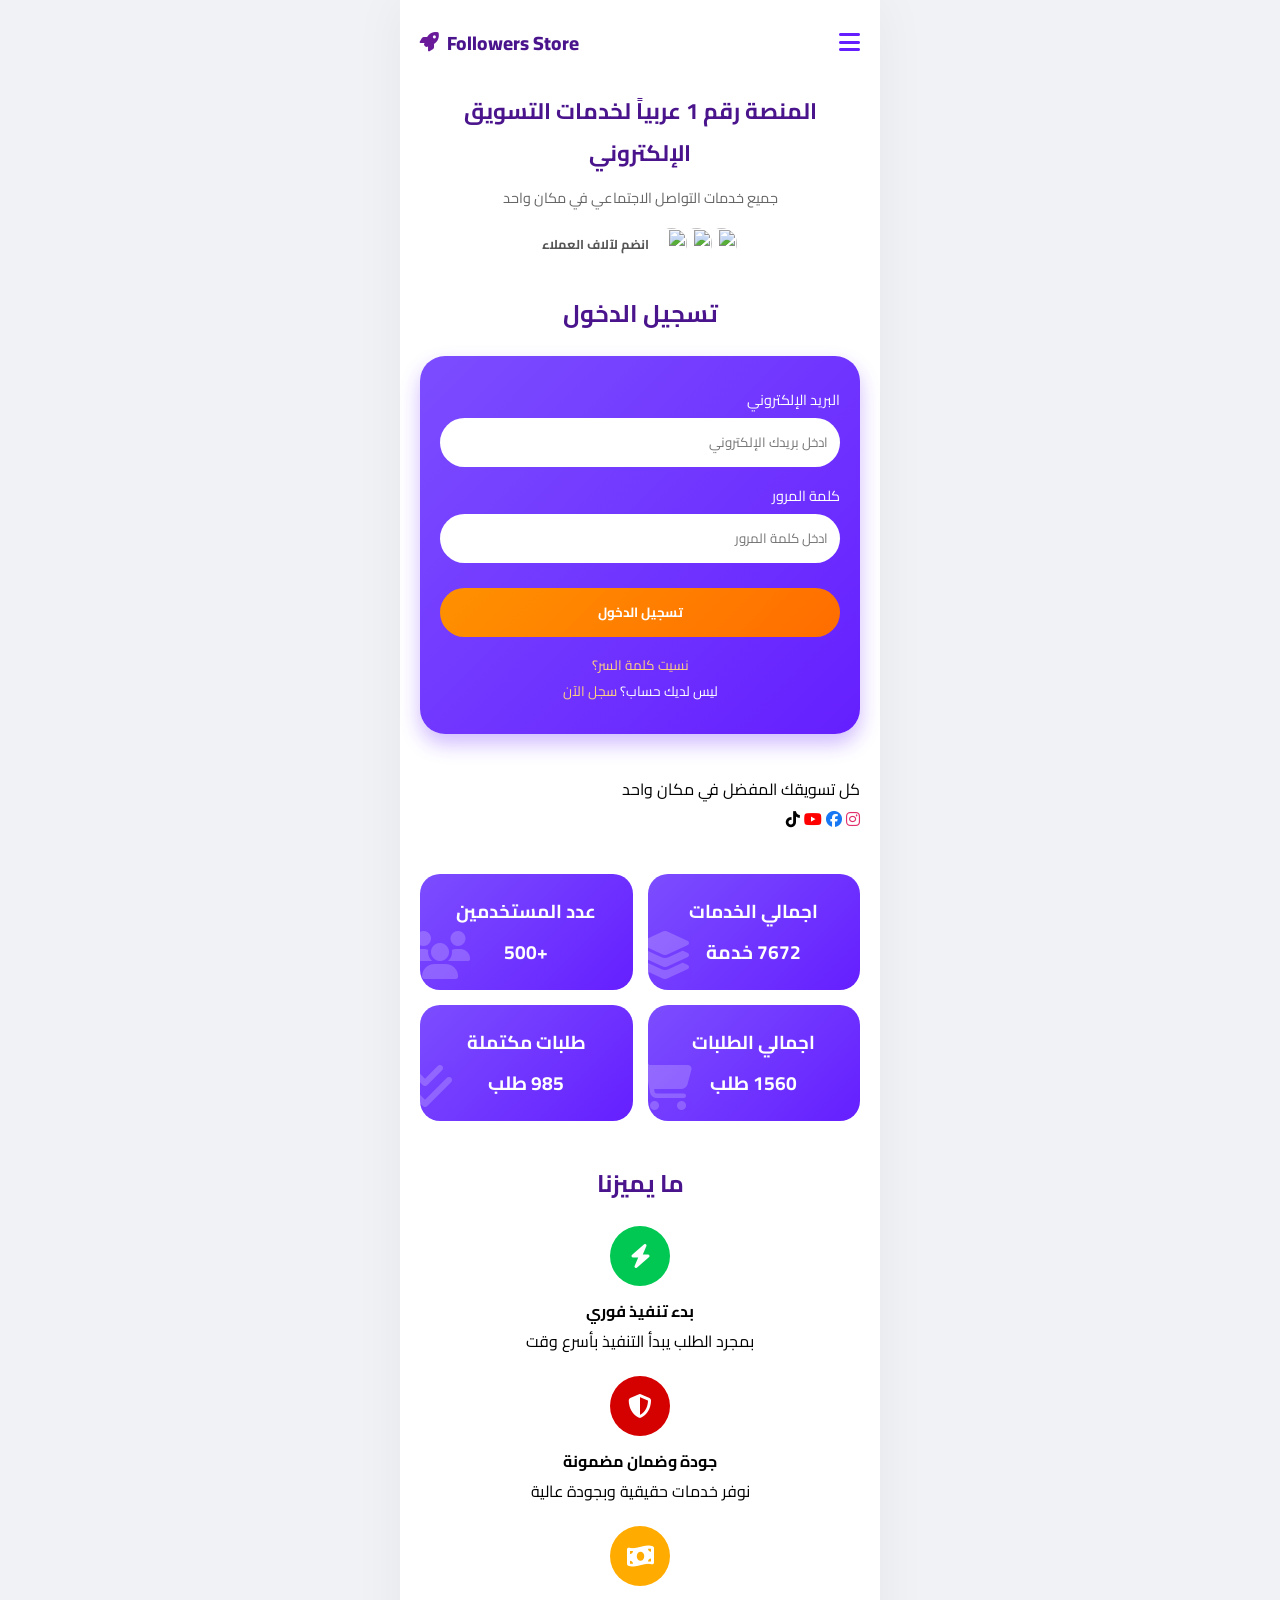
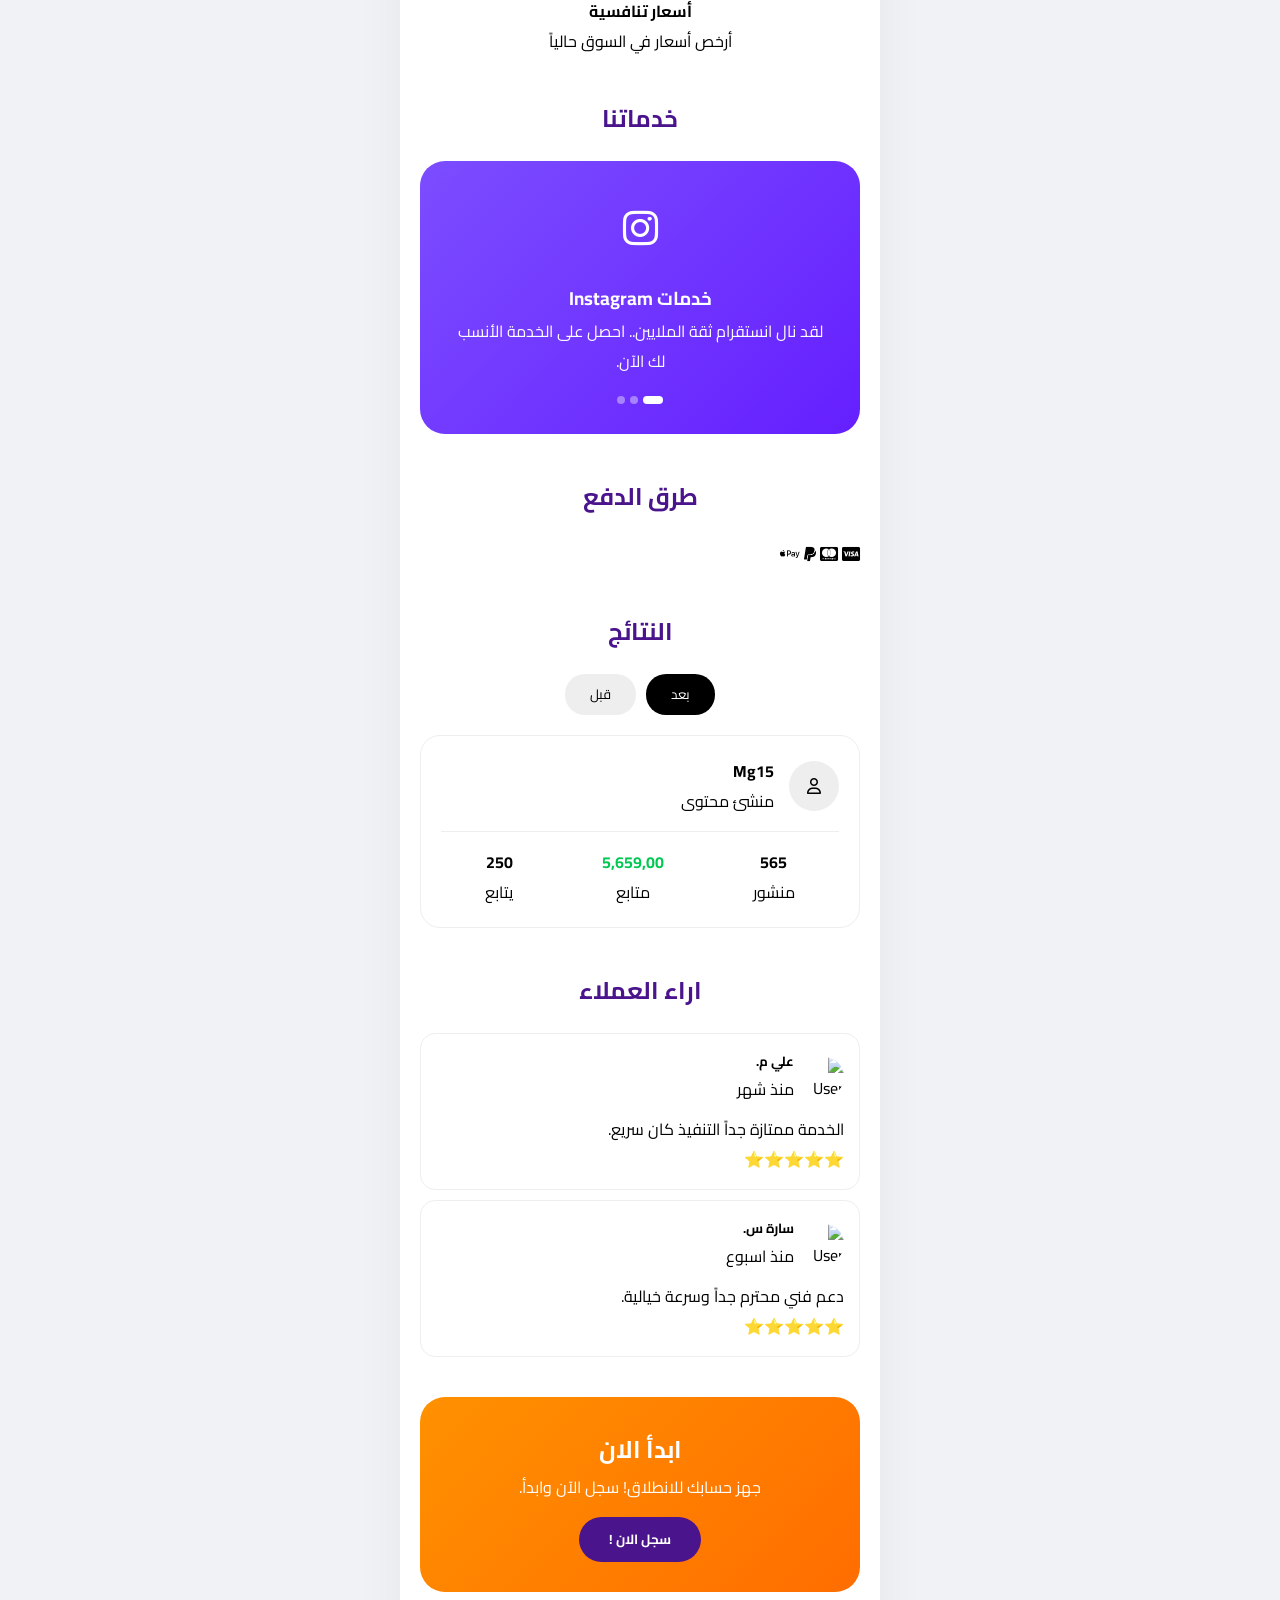
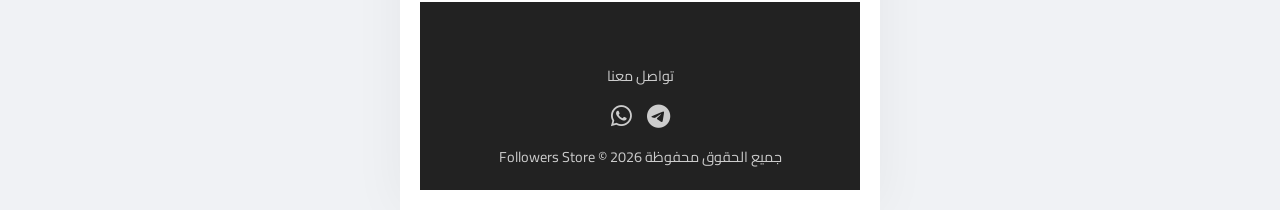
==== index.html @ 0e51be71 "chad" ====
<!DOCTYPE html>
<html lang="ar" dir="rtl">
<head>
    <meta charset="UTF-8">
    <meta name="viewport" content="width=device-width, initial-scale=1.0">
    <title>Followers Store</title>
    <link rel="preconnect" href="https://fonts.googleapis.com">
    <link rel="preconnect" href="https://fonts.gstatic.com" crossorigin>
    <link href="https://fonts.googleapis.com/css2?family=Cairo:wght@400;500;600;700;800;900&display=swap" rel="stylesheet">
    <link rel="stylesheet" href="https://cdnjs.cloudflare.com/ajax/libs/font-awesome/6.4.0/css/all.min.css">
    <link rel="stylesheet" href="css/style.css">
</head>
<body>

    <div class="container">
        <header>
            <nav class="top-nav">
                <div class="menu-icon" id="menuBtn">
                    <i class="fa-solid fa-bars"></i>
                </div>
                <div class="logo">
                    <span>Followers Store</span>
                    <i class="fa-solid fa-rocket" style="color: #6a1b9a;"></i>
                </div>
            </nav>

            <div class="mobile-menu" id="mobileMenu">
                <ul>
                    <li><a href="#">تسجيل الدخول</a></li>
                    <li><a href="sing_up.html">انشاء الحساب</a></li>
                    <li><a href="add_fundes.html">الرصيد</a></li>
                    <li><a href="service_page.html">الخدمات</a></li>
                    <li><a href="blog.html">المدونة</a></li>
                    <li><a href="terms.html">شروط الاستخدام</a></li>
                    <li><a href="notifications.html">الاشعارات</a></li>
                    <li><a href="support.html">الدعم الفني</a></li>
                    <li><a href="privacy.html">سياسة الخصوصية</a></li>
                    <li><a href="profile.html" class="logout">ادارة الحساب</a></li>
                </ul>
            </div>
            
            <div class="hero-content">
                <h1>المنصة رقم 1 عربياً لخدمات التسويق الإلكتروني</h1>
                <p class="subtitle">جميع خدمات التواصل الاجتماعي في مكان واحد</p>
                <div class="trust-avatars">
                    <img src="https://ui-avatars.com/api/?name=A+A&background=random" class="avatar">
                    <img src="https://ui-avatars.com/api/?name=B+B&background=random" class="avatar">
                    <img src="https://ui-avatars.com/api/?name=C+C&background=random" class="avatar">
                    <span class="trust-text">انضم لآلاف العملاء</span>
                </div>
            </div>
        </header>

        <section class="login-section fade-in">
            <h2 class="section-header">تسجيل الدخول</h2>
            <div class="login-card">
                <form action="#">
                    <div class="input-group">
                        <label>البريد الإلكتروني</label>
                        <input type="email" placeholder="ادخل بريدك الإلكتروني" required>
                    </div>
                    <div class="input-group">
                        <label>كلمة المرور</label>
                        <input type="password" placeholder="ادخل كلمة المرور" required>
                    </div>
                    <button type="submit" class="btn-primary">تسجيل الدخول</button>
                    <div class="form-footer">
                        <a href="reset_password.html">نسيت كلمة السر؟</a>
                        <p>ليس لديك حساب؟ <a href="sing_up.html">سجل الآن</a></p>
                    </div>
                </form>
            </div>
        </section>

        <section class="social-strip fade-in">
            <p>كل تسويقك المفضل في مكان واحد</p>
            <div class="social-icons">
                <i class="fa-brands fa-instagram" style="color: #E1306C;"></i>
                <i class="fa-brands fa-facebook" style="color: #1877F2;"></i>
                <i class="fa-brands fa-youtube" style="color: #FF0000;"></i>
                <i class="fa-brands fa-tiktok" style="color: #000000;"></i>
            </div>
        </section>

        <section class="stats-section fade-in">
            <div class="stats-grid">
                <div class="stat-card">
                    <h3>اجمالي الخدمات</h3>
                    <p class="number">7672 خدمة</p>
                    <div class="stat-icon"><i class="fa-solid fa-layer-group"></i></div>
                </div>
                <div class="stat-card">
                    <h3>عدد المستخدمين</h3>
                    <p class="number">+500</p>
                    <div class="stat-icon"><i class="fa-solid fa-users"></i></div>
                </div>
                <div class="stat-card">
                    <h3>اجمالي الطلبات</h3>
                    <p class="number">1560 طلب</p>
                    <div class="stat-icon"><i class="fa-solid fa-cart-shopping"></i></div>
                </div>
                <div class="stat-card">
                    <h3>طلبات مكتملة</h3>
                    <p class="number">985 طلب</p>
                    <div class="stat-icon"><i class="fa-solid fa-check-double"></i></div>
                </div>
            </div>
        </section>

        <section class="features-section fade-in">
            <h2 class="section-title">ما يميزنا</h2>
            <div class="features-row">
                <div class="feature-item">
                    <div class="icon-circle green"><i class="fa-solid fa-bolt"></i></div>
                    <h4>بدء تنفيذ فوري</h4>
                    <p>بمجرد الطلب يبدأ التنفيذ بأسرع وقت</p>
                </div>
                <div class="feature-item">
                    <div class="icon-circle red"><i class="fa-solid fa-shield-halved"></i></div>
                    <h4>جودة وضمان مضمونة</h4>
                    <p>نوفر خدمات حقيقية وبجودة عالية</p>
                </div>
                <div class="feature-item">
                    <div class="icon-circle yellow"><i class="fa-solid fa-money-bill-wave"></i></div>
                    <h4>أسعار تنافسية</h4>
                    <p>أرخص أسعار في السوق حالياً</p>
                </div>
            </div>
        </section>

        <section class="services-section fade-in">
            <h2 class="section-title">خدماتنا</h2>
            <div class="service-card">
                <div class="service-icon"><i class="fa-brands fa-instagram"></i></div>
                <h3>خدمات Instagram</h3>
                <p>لقد نال انستقرام ثقة الملايين.. احصل على الخدمة الأنسب لك الآن.</p>
                <div class="slider-dots">
                    <span class="dot active"></span><span class="dot"></span><span class="dot"></span>
                </div>
            </div>
        </section>

        <section class="payment-section fade-in">
            <h2 class="section-title">طرق الدفع</h2>
            <div class="payment-logos">
                <i class="fa-brands fa-cc-visa"></i>
                <i class="fa-brands fa-cc-mastercard"></i>
                <i class="fa-brands fa-paypal"></i>
                <i class="fa-brands fa-apple-pay"></i>
            </div>
        </section>

        <section class="results-section fade-in">
            <h2 class="section-title">النتائج</h2>
            <div class="toggle-switch">
                <button class="toggle-btn active" id="btn-after">بعد</button>
                <button class="toggle-btn" id="btn-before">قبل</button>
            </div>
            <div class="result-card">
                <div class="profile-header">
                    <div class="profile-pic"><i class="fa-regular fa-user"></i></div>
                    <div class="profile-info">
                        <h4>Mg15</h4>
                        <p>منشئ محتوى</p>
                    </div>
                </div>
                <div class="profile-stats">
                    <div class="stat-box">
                        <span class="count" id="posts-count">565</span>
                        <span class="label">منشور</span>
                    </div>
                    <div class="stat-box highlight">
                        <span class="count" id="followers-count">5,659,00</span>
                        <span class="label">متابع</span>
                    </div>
                    <div class="stat-box">
                        <span class="count">250</span>
                        <span class="label">يتابع</span>
                    </div>
                </div>
            </div>
        </section>

        <section class="reviews-section fade-in">
            <h2 class="section-title">اراء العملاء</h2>
            <div class="review-card">
                <div class="review-header">
                    <img src="https://ui-avatars.com/api/?name=Ali+M&background=random" alt="User">
                    <div class="user-details"><h5>علي م.</h5><span>منذ شهر</span></div>
                </div>
                <p>الخدمة ممتازة جداً التنفيذ كان سريع.</p>
                <div class="stars">⭐⭐⭐⭐⭐</div>
            </div>
            <div class="review-card" style="margin-top:10px;">
                <div class="review-header">
                    <img src="https://ui-avatars.com/api/?name=S+S&background=random" alt="User">
                    <div class="user-details"><h5>سارة س.</h5><span>منذ اسبوع</span></div>
                </div>
                <p>دعم فني محترم جداً وسرعة خيالية.</p>
                <div class="stars">⭐⭐⭐⭐⭐</div>
            </div>
        </section>

        <section class="cta-section fade-in">
            <div class="cta-card">
                <h2>ابدأ الان</h2>
                <p>جهز حسابك للانطلاق! سجل الآن وابدأ.</p>
                <button class="btn-cta">سجل الان !</button>
            </div>
        </section>
        
        <footer>
            <p>تواصل معنا</p>
            <div class="social-links">
                <i class="fa-brands fa-telegram"></i>
                <i class="fa-brands fa-whatsapp"></i>
            </div>
            <p class="copyright">جميع الحقوق محفوظة Followers Store © 2026</p>
        </footer>

    </div> <script src="js/main.js"></script>
</body>
</html>
---- css/style.css ----
:root {
    --primary-gradient: linear-gradient(135deg, #7c4dff 0%, #651fff 100%);
    --secondary-gradient: linear-gradient(135deg, #ff9100 0%, #ff6d00 100%);
}

* { margin: 0; padding: 0; box-sizing: border-box; font-family: 'Cairo', sans-serif; }

body {
    background-color: #f0f2f5;
    direction: rtl;
    min-height: 100vh;
    /* تصحيح: إزالة الفليكس عشان الصفحة تيجي بالطول */
    overflow-x: hidden;
}

.container {
    width: 100%;
    max-width: 480px; /* شكل الموبايل */
    margin: 0 auto;
    padding: 20px;
    background: #fff;
    min-height: 100vh;
    box-shadow: 0 0 50px rgba(0,0,0,0.05);
    position: relative;
}

/* --- Menu (القائمة الجديدة) --- */
.mobile-menu {
    position: absolute;
    top: 60px;
    right: 20px;
    left: 20px;
    background: #000; /* أسود زي الصورة */
    border-radius: 15px;
    padding: 20px;
    z-index: 1000;
    display: none; /* مخفية افتراضياً */
    box-shadow: 0 10px 30px rgba(0,0,0,0.5);
    border: 1px solid #333;
}

.mobile-menu.active {
    display: block; /* تظهر لما نضغط */
    animation: slideDown 0.3s ease;
}

.mobile-menu ul { list-style: none; text-align: right; }
.mobile-menu ul li { margin-bottom: 15px; border-bottom: 1px solid #333; padding-bottom: 10px; }
.mobile-menu ul li:last-child { border: none; margin-bottom: 0; }
.mobile-menu ul li a { color: #fff; text-decoration: none; font-size: 1rem; font-weight: 600; display: block; }
.mobile-menu ul li a:hover { color: #ff9100; padding-right: 10px; }

@keyframes slideDown {
    from { opacity: 0; transform: translateY(-20px); }
    to { opacity: 1; transform: translateY(0); }
}

/* --- Header --- */
header { text-align: center; margin-bottom: 30px; }
.top-nav { display: flex; justify-content: space-between; align-items: center; margin-bottom: 25px; }
.menu-icon { font-size: 1.5rem; cursor: pointer; color: #651fff; }
.logo { font-weight: 800; display: flex; align-items: center; gap: 8px; font-size: 1.2rem; color: #4a148c; }
.hero-content h1 { font-size: 1.4rem; color: #4a148c; margin-bottom: 10px; }
.subtitle { color: #666; font-size: 0.9rem; margin-bottom: 15px; }
.trust-avatars { display: flex; justify-content: center; align-items: center; }
.avatar { width: 35px; height: 35px; border-radius: 50%; margin-left: -10px; border: 2px solid #fff; }
.trust-text { font-size: 0.8rem; font-weight: bold; margin-right: 15px; color: #555; }

/* --- Sections General --- */
section { margin-bottom: 40px; } /* مسافات بين الأقسام */
.section-header, .section-title { text-align: center; color: #4a148c; margin-bottom: 20px; font-size: 1.5rem; }

/* --- Login --- */
.login-card {
    background: var(--primary-gradient);
    padding: 30px 20px;
    border-radius: 25px;
    color: white;
    box-shadow: 0 10px 20px rgba(101, 31, 255, 0.3);
}
.input-group { margin-bottom: 15px; text-align: right; }
.input-group label { display: block; margin-bottom: 5px; font-size: 0.9rem; }
.input-group input { width: 100%; padding: 12px; border-radius: 50px; border: none; outline: none; }
.btn-primary {
    width: 100%; padding: 12px; border-radius: 50px; border: none;
    background: var(--secondary-gradient); color: white; font-weight: bold; cursor: pointer; margin-top: 10px;
}
.form-footer { margin-top: 15px; text-align: center; font-size: 0.85rem; }
.form-footer a { color: #ffd180; text-decoration: none; }

/* --- Stats --- */
.stats-grid { display: grid; grid-template-columns: 1fr 1fr; gap: 15px; }
.stat-card {
    background: var(--primary-gradient); color: white; padding: 20px;
    border-radius: 20px; text-align: center; position: relative; overflow: hidden;
}
.stat-card .number { font-size: 1.2rem; font-weight: bold; margin-top: 5px; }
.stat-icon { position: absolute; bottom: -10px; left: -10px; font-size: 3rem; opacity: 0.2; }

/* --- Features & Services --- */
.features-row { display: flex; flex-direction: column; gap: 20px; text-align: center; }
.icon-circle { width: 60px; height: 60px; border-radius: 50%; margin: 0 auto 10px; display: flex; align-items: center; justify-content: center; color: white; font-size: 1.5rem; }
.icon-circle.green { background: #00c853; }
.icon-circle.red { background: #d50000; }
.icon-circle.yellow { background: #ffab00; }

.service-card {
    background: var(--primary-gradient); color: white; padding: 30px;
    border-radius: 25px; text-align: center;
}
.service-icon { font-size: 2.5rem; margin-bottom: 15px; }
.slider-dots { margin-top: 20px; display: flex; justify-content: center; gap: 5px; }
.dot { width: 8px; height: 8px; background: rgba(255,255,255,0.4); border-radius: 50%; }
.dot.active { background: #fff; width: 20px; border-radius: 10px; }

/* --- Results --- */
.toggle-switch { display: flex; justify-content: center; gap: 10px; margin-bottom: 20px; }
.toggle-btn { padding: 8px 25px; border-radius: 20px; border: none; cursor: pointer; background: #eee; }
.toggle-btn.active { background: #000; color: #fff; }

.result-card { border: 1px solid #eee; border-radius: 20px; padding: 20px; text-align: right; }
.profile-header { display: flex; gap: 15px; align-items: center; margin-bottom: 15px; }
.profile-pic { width: 50px; height: 50px; background: #eee; border-radius: 50%; display: flex; align-items: center; justify-content: center; }
.profile-stats { display: flex; justify-content: space-around; border-top: 1px solid #eee; padding-top: 15px; text-align: center; }
.stat-box.highlight .count { color: #00c853; }
.count { display: block; font-weight: bold; }

/* --- Reviews --- */
.review-card { background: #fff; border: 1px solid #eee; padding: 15px; border-radius: 15px; text-align: right; }
.review-header { display: flex; align-items: center; gap: 10px; margin-bottom: 10px; }
.review-header img { width: 40px; height: 40px; border-radius: 50%; }
.stars { color: #ffab00; }

/* --- Footer & CTA --- */
.cta-card { background: var(--secondary-gradient); color: white; padding: 30px; border-radius: 25px; text-align: center; margin-bottom: -30px; position: relative; z-index: 1; }
.btn-cta { background: #4a148c; color: #fff; padding: 10px 30px; border: none; border-radius: 50px; font-weight: bold; margin-top: 15px; cursor: pointer; }

footer { background: #222; color: #ccc; text-align: center; padding: 60px 20px 20px; font-size: 0.9rem; }
.social-links { font-size: 1.5rem; margin: 15px 0; display: flex; justify-content: center; gap: 15px; }

/* Animation Class */
.fade-in { opacity: 0; transform: translateY(20px); transition: 0.6s; }
.visible { opacity: 1; transform: translateY(0); }


/*
=======================================================
======================== SING_UP ======================
=======================================================
*/
/* --- Signup Page Specifics --- */

.page-title {
    text-align: center;
    margin-bottom: 20px;
}
.page-title h2 { color: #6a1b9a; font-size: 1.8rem; margin-bottom: 5px; }
.page-title p { color: #888; font-size: 0.9rem; }

.signup-card {
    background: #6A0DAD; /* اللون البنفسجي الأساسي من الصورة */
    padding: 30px 20px;
    border-radius: 25px;
    color: white;
    box-shadow: 0 10px 30px rgba(106, 13, 173, 0.3);
}

/* تنسيق الحقول بالأيقونات */
.input-group { margin-bottom: 15px; }

.input-with-icon {
    position: relative;
    width: 100%;
}

.input-with-icon input {
    width: 100%;
    padding: 12px 20px 12px 45px; /* مساحة للأيقونة على اليسار */
    border-radius: 50px;
    border: none;
    outline: none;
    font-family: inherit;
    font-size: 0.9rem;
    background: #fff;
    color: #333;
}

/* الأيقونة داخل الحقل */
.input-with-icon i {
    position: absolute;
    left: 15px; /* مكانها شمال عشان اللغة عربية */
    top: 50%;
    transform: translateY(-50%);
    color: #999;
    font-size: 1rem;
}

/* تقسيم صف الهاتف والرمز */
.phone-row {
    display: flex;
    gap: 10px;
    align-items: flex-end; /* محاذاة لأسفل عشان الليبل */
}

.phone-input { flex: 3; } /* حقل الرقم ياخد مساحة أكبر */
.country-code { flex: 1; } /* حقل الرمز أصغر */

.code-select {
    background: white;
    height: 45px; /* نفس ارتفاع الـ input تقريباً */
    border-radius: 50px;
    display: flex;
    align-items: center;
    justify-content: center;
    gap: 5px;
    color: #333;
    cursor: pointer;
}

.signup-btn {
    background: #FF6F00; /* البرتقالي من كود الألوان */
    margin-top: 20px;
    box-shadow: 0 5px 15px rgba(255, 111, 0, 0.3);
}

.signup-btn:hover {
    background: #e65100;
}

/* Footer Fixes for Dark Background */
.footer-logo {
    background: white;
    display: inline-flex;
    align-items: center;
    gap: 5px;
    padding: 5px 15px;
    border-radius: 20px;
    margin-bottom: 15px;
    color: #6a1b9a;
}
/* --- Blog Page Styles --- */

/* 1. Hero Section (البانر اللي فوق) */
.blog-hero {
    background-image: url('https://images.unsplash.com/photo-1499750310159-52f0f83ad713?ixlib=rb-1.2.1&auto=format&fit=crop&w=800&q=80'); /* صورة مكتب */
    background-size: cover;
    background-position: center;
    border-radius: 20px;
    height: 150px;
    margin-bottom: 30px;
    position: relative;
    overflow: hidden;
}

.hero-overlay {
    background: rgba(0, 0, 0, 0.6); /* طبقة سوداء شفافة عشان الكلام يبان */
    width: 100%;
    height: 100%;
    display: flex;
    align-items: center;
    justify-content: center;
    padding: 20px;
    text-align: center;
}

.hero-overlay h2 {
    color: white;
    font-size: 1.1rem;
    line-height: 1.6;
}

/* 2. Blog Cards (الكروت البنفسجي) */
.blog-list {
    display: flex;
    flex-direction: column;
    gap: 20px;
}

.blog-card {
    background: #6200ea; /* اللون البنفسجي الغامق من الصورة */
    color: white;
    border-radius: 20px;
    padding: 20px;
    text-align: center;
    box-shadow: 0 10px 20px rgba(98, 0, 234, 0.3);
    border: 2px solid #7c4dff; /* حدود فاتحة شوية */
}

.blog-img {
    height: 120px;
    display: flex;
    align-items: center;
    justify-content: center;
    margin-bottom: 15px;
    background: rgba(255,255,255,0.1); /* خلفية شفافة ورا الأيقونة */
    border-radius: 15px;
}

.blog-card h3 {
    margin-bottom: 10px;
    font-size: 1.1rem;
    font-weight: 700;
}

.blog-card p {
    font-size: 0.85rem;
    line-height: 1.6;
    opacity: 0.9;
    margin-bottom: 20px;
}

/* 3. Read More Button (زر اقرأ المزيد) */
.btn-read-more {
    background: #ff6f00; /* البرتقالي */
    color: white;
    border: none;
    width: 100%;
    padding: 10px;
    border-radius: 50px;
    font-weight: bold;
    cursor: pointer;
    font-size: 0.9rem;
    transition: 0.3s;
}

.btn-read-more:hover {
    background: #e65100;
}

/* --- Services Page Styles --- */

.page-header {
    text-align: center;
    margin-bottom: 30px;
}
.page-header h2 { color: #6a1b9a; margin-bottom: 5px; }
.page-header p { color: #888; font-size: 0.9rem; }

.services-group {
    margin-bottom: 40px;
}

.platform-title {
    text-align: center;
    font-weight: 800;
    margin-bottom: 5px;
    color: #000;
}

.platform-subtitle {
    text-align: center;
    color: #999;
    font-size: 0.85rem;
    margin-bottom: 20px;
}

/* تخطيط الجدول (Grid System) */
.table-labels, .service-row {
    display: grid;
    /* تقسيم الأعمدة: الباكدج (1.2 جزء) - الوصف (3 أجزاء) - السعر (0.7 جزء) - الزر (1 جزء) */
    grid-template-columns: 1.2fr 3fr 0.7fr 1fr;
    gap: 10px;
    align-items: center;
    padding: 0 10px;
}

/* عناوين الجدول */
.table-labels {
    margin-bottom: 10px;
    font-weight: bold;
    font-size: 0.9rem;
    color: #333;
    text-align: right;
    border-bottom: 1px solid #ddd;
    padding-bottom: 5px;
}

/* كارت الخدمة (الصف) */
.service-row {
    background: #6200ea; /* البنفسجي */
    color: white;
    border-radius: 15px; /* حواف دائرية */
    padding: 15px 10px;
    margin-bottom: 10px;
    font-size: 0.8rem;
    box-shadow: 0 5px 15px rgba(98, 0, 234, 0.2);
}

.col-pkg { font-weight: bold; }
.col-desc { line-height: 1.4; opacity: 0.9; font-size: 0.75rem; }
.col-price { font-weight: bold; font-size: 1rem; }

.btn-more {
    background: #ff6f00; /* البرتقالي */
    color: white;
    border: none;
    padding: 5px 10px;
    border-radius: 8px;
    font-size: 0.8rem;
    font-weight: bold;
    cursor: pointer;
    width: 100%;
}

.fw-bold { font-weight: 800; }

/* --- Service Details Page Styles --- */

.page-title-simple {
    text-align: center;
    color: #000;
    margin-bottom: 20px;
    font-size: 1.3rem;
    font-weight: 800;
}

.details-card {
    background: #ffffff;
    border: 1px solid #e0e0e0; /* حدود رمادية خفيفة جداً */
    border-radius: 20px;
    padding: 25px 20px;
    box-shadow: 0 5px 20px rgba(0,0,0,0.03); /* ظل خفيف جداً زي الصورة */
    margin-bottom: 30px;
    color: #333;
}

.details-title {
    font-size: 0.95rem;
    font-weight: 800;
    margin-bottom: 10px;
    margin-top: 20px;
    color: #000;
}
.details-title:first-child { margin-top: 0; }

.details-list {
    margin-right: 20px; /* مسافة عشان النقط أو الأرقام تبان */
    margin-bottom: 15px;
    font-size: 0.85rem;
    line-height: 1.7;
    color: #444;
}

/* تنسيق القوائم المرقمة */
.details-list.numbered {
    list-style-type: decimal;
}

/* زرار اطلب الآن */
.btn-order {
    display: block;
    width: 100%;
    background: #ff6f00; /* البرتقالي */
    color: white;
    border: none;
    padding: 15px;
    border-radius: 50px;
    font-size: 1.1rem;
    font-weight: bold;
    cursor: pointer;
    box-shadow: 0 5px 15px rgba(255, 111, 0, 0.3);
    transition: transform 0.2s;
    margin-bottom: 20px;
}

.btn-order:active {
    transform: scale(0.98);
}

/* --- Order Request Page --- */
.text-white { color: white !important; font-size: 0.9rem; margin-bottom: 5px; display: block; }
.text-center { text-align: center; }

/* تنسيق الحقول داخل الكارت البنفسجي */
.input-display {
    width: 100%;
    padding: 12px 20px;
    border-radius: 50px;
    border: none;
    outline: none;
    background: #fff;
    color: #333;
    font-family: inherit;
    text-align: center; /* النص في النص زي الصورة */
    font-weight: 600;
}

/* الحقل القابل للكتابة (الرابط) */
.input-display.editable {
    background: #fff;
    color: #000;
    box-shadow: 0 0 10px rgba(255, 255, 255, 0.5); /* تمييز بسيط */
}


/* --- Order Success Page --- */
.bg-white body, .bg-white .container {
    background: #fff !important;
    box-shadow: none !important; /* إزالة الظل عشان تبقى صفحة بيضاء نظيفة */
}

.centered-container {
    display: flex;
    flex-direction: column; /* ده السطر السحري اللي هيخليهم تحت بعض */
    align-items: center;
    justify-content: center;
    text-align: center;
    min-height: 100vh; /* تأكد إنها min-height مش height بس عشان الموبايل */
    width: 100%;
    padding: 20px; /* مسافة أمان من الجوانب */
}

.success-title {
    color: #00c853; /* الأخضر */
    font-size: 1.5rem;
    font-weight: 800;
    margin-bottom: 40px;
}

/* علامة الصح الخضراء */
.check-circle {
    width: 100px;
    height: 100px;
    background: #e8f5e9; /* أخضر فاتح جداً */
    border-radius: 50%;
    display: flex;
    align-items: center;
    justify-content: center;
    margin: 0 auto 30px;
    position: relative;
}

.check-circle::before {
    content: '';
    width: 70px;
    height: 70px;
    background: #00c853;
    border-radius: 50%;
    position: absolute;
}

/* رسم علامة الصح */
.checkmark {
    width: 25px;
    height: 45px;
    border-bottom: 5px solid white;
    border-right: 5px solid white;
    transform: rotate(45deg) translate(-5px, -5px);
    position: relative;
    z-index: 2;
}

.success-msg {
    color: #666;
    font-size: 0.9rem;
    line-height: 1.6;
    margin-bottom: 40px;
    max-width: 80%;
    margin-left: auto;
    margin-right: auto;
}

.btn-next {
    display: block;
    width: 100%;
    text-decoration: none;
    line-height: 45px; /* عشان النص يجي في النص عمودياً */
}

/* --- Password Recovery Page --- */

/* الهيدر البسيط */
.simple-header {
    text-align: center;
    margin-bottom: 30px;
    margin-top: -50px; /* رفعه لفوق شوية عشان التوسط */
}
.simple-header h2 { color: #6a1b9a; margin-bottom: 10px; font-weight: 800; }
.simple-header p { color: #888; font-size: 0.9rem; max-width: 300px; margin: 0 auto; }

/* إخفاء المراحل */
.recovery-step { display: none; width: 100%; max-width: 400px; }
.recovery-step.active { display: block; animation: fadeIn 0.5s ease; }

@keyframes fadeIn {
    from { opacity: 0; transform: translateY(10px); }
    to { opacity: 1; transform: translateY(0); }
}

/* الكارت الصغير (زي الصورة) */
.small-card {
    padding: 30px 20px;
    border-radius: 20px;
}

/* أيقونة الـ OTP */
.otp-icon-circle {
    width: 70px;
    height: 70px;
    background: rgba(255,255,255,0.2);
    border-radius: 50%;
    margin: 0 auto 20px;
    display: flex;
    align-items: center;
    justify-content: center;
    border: 2px solid white;
}
.otp-icon-circle span {
    color: white;
    font-weight: bold;
    font-size: 1.2rem;
    letter-spacing: 2px;
}

/* مربعات الـ OTP */
.otp-inputs {
    display: flex;
    justify-content: center;
    gap: 10px;
    margin-bottom: 20px;
    direction: ltr; /* عشان الترتيب يكون صح */
}
.otp-box {
    width: 45px;
    height: 45px;
    border-radius: 10px;
    border: none;
    text-align: center;
    font-size: 1.2rem;
    font-weight: bold;
    color: #6a1b9a;
}

/* نصوص إعادة الإرسال */
.resend-text { font-size: 0.8rem; color: rgba(255,255,255,0.8); margin-bottom: 5px; }
.resend-text a { color: #ffd180; text-decoration: none; border-bottom: 1px dashed #ffd180; }
.resend-timer { font-size: 0.8rem; color: rgba(255,255,255,0.6); margin-bottom: 20px; }

/* --- Orders History Page Styles --- */

/* قسم الفلاتر */
.filters-section {
    margin-bottom: 30px;
}

.filter-row {
    margin-bottom: 15px;
    text-align: right;
}

.filter-row h4 {
    font-size: 0.9rem;
    color: #000;
    margin-bottom: 8px;
    font-weight: 700;
}

.filter-buttons {
    display: flex;
    gap: 8px;
    flex-wrap: wrap; /* عشان لو الشاشة صغيرة ينزلوا تحت بعض */
}

.filter-btn {
    background: #fff;
    border: 1px solid #ddd; /* حدود خفيفة */
    border-radius: 50px;
    padding: 6px 15px;
    font-size: 0.8rem;
    color: #666;
    cursor: pointer;
    transition: 0.2s;
    outline: none;
}

/* حالة Active (البرتقالي للكل) */
.filter-btn.active {
    background: #ff6f00;
    color: white;
    border-color: #ff6f00;
}
/* حالة Active Orange (للفلاتر التانية زي الصورة) */
.filter-btn.active-orange {
    background: #ff6f00;
    color: white;
    border-color: #ff6f00;
}

/* جدول الطلبات */
.orders-list {
    display: flex;
    flex-direction: column;
    gap: 10px;
}

/* تنسيق Grid للأعمدة */
.orders-table-header, .order-card-row {
    display: grid;
    /* تقسيم الأعمدة: رقم(0.5) - باكدج(1.2) - قسم(1.2) - تاريخ(1.5) - سعر(0.8) - حالة(1.2) */
    grid-template-columns: 0.5fr 1.2fr 1.2fr 1.5fr 0.8fr 1.2fr;
    gap: 5px;
    align-items: center;
    text-align: center;
    font-size: 0.75rem; /* خط صغير عشان الموبايل */
}

.orders-table-header {
    font-weight: 800;
    color: #000;
    border-bottom: 1px solid #ddd;
    padding-bottom: 10px;
    margin-bottom: 5px;
}
/* عشان كلمة رقم الطلب تيجي سطرين لو المكان ضيق */
.orders-table-header span:first-child { 
    white-space: pre-wrap; 
}

/* كارت الطلب (الصف البنفسجي) */
.order-card-row {
    background: #6200ea; /* البنفسجي الغامق */
    color: white;
    padding: 15px 5px;
    border-radius: 50px; /* حواف دائرية كاملة */
    box-shadow: 0 5px 10px rgba(98, 0, 234, 0.2);
}

.date-text {
    font-size: 0.7rem; /* التاريخ أصغر سنة */
    opacity: 0.9;
}

/* ألوان الحالة */
.status { font-weight: bold; }
.st-completed { color: #00e676; } /* أخضر */
.st-pending { color: #ffab00; }   /* برتقالي فاتح */
.st-cancelled { color: #ff1744; } /* أحمر */

.fw-bold { font-weight: 900; }

/* --- Notifications Page Styles --- */

.notif-header {
    text-align: center;
    margin-bottom: 20px;
}
.notif-header h2 {
    color: #6a1b9a;
    font-weight: 800;
    margin-bottom: 10px;
}

/* زر تحديد الكل مقروء */
.btn-mark-read {
    background: #ff6f00;
    color: white;
    border: none;
    padding: 8px 25px;
    border-radius: 50px;
    font-size: 0.85rem;
    font-weight: bold;
    cursor: pointer;
    box-shadow: 0 4px 10px rgba(255, 111, 0, 0.2);
}

.group-date {
    text-align: right;
    font-size: 0.9rem;
    font-weight: 800;
    color: #000;
    margin-bottom: 10px;
    margin-top: 20px;
    padding-right: 5px;
}

/* كارت الاشعار */
.notif-card {
    background: #fff;
    border: 1px solid #eee; /* حدود خفيفة جداً */
    border-radius: 20px;
    padding: 15px;
    margin-bottom: 15px;
    display: flex;
    justify-content: space-between; /* يوزع المساحة بين اليمين والشمال */
    align-items: flex-start;
    box-shadow: 0 5px 15px rgba(0,0,0,0.03); /* ظل ناعم */
}

/* الجزء اليمين (صورة + نص) */
.notif-right {
    display: flex;
    gap: 10px;
    align-items: flex-start;
    max-width: 75%; /* عشان مياخدش مكان الوقت */
}

/* أيقونة اللوجو الدائرية */
.notif-img {
    width: 40px;
    height: 40px;
    min-width: 40px; /* عشان ماتصغرش */
    background: linear-gradient(135deg, #6a1b9a, #ff6f00); /* تدرج اللوجو */
    border-radius: 50%;
    display: flex;
    align-items: center;
    justify-content: center;
    color: white;
    font-size: 1.2rem;
}

.notif-text {
    text-align: right;
}

.notif-text h4 {
    font-size: 0.85rem;
    margin-bottom: 5px;
    font-weight: 700;
}

.notif-text p {
    font-size: 0.75rem;
    color: #333;
    line-height: 1.5;
    font-weight: 500;
}

/* ألوان الحالة */
.status-cancelled { color: #d50000; } /* أحمر للالغاء */
.status-approved { color: #00c853; } /* أخضر للموافقة */

/* وقت الاشعار (على الشمال) */
.notif-time {
    font-size: 0.75rem;
    color: #888;
    white-space: nowrap; /* يمنع نزول الوقت سطرين */
    padding-top: 5px; /* محاذاة بسيطة مع العنوان */
}

/* --- Support Chat Page Styles --- */

/* خلفية الصفحة (Marble Texture Effect) */
.chat-bg {
    background-color: #fce4ec; /* لون وردي فاتح جداً كأساس */
    background-image: 
        radial-gradient(at 10% 10%, rgba(255,255,255,0.8) 0%, transparent 50%),
        radial-gradient(at 90% 90%, rgba(230, 230, 250, 0.8) 0%, transparent 50%);
    background-size: cover;
}

/* تعديل الكونتينر ليكون ملء الشاشة بدون حواف زائدة */
.chat-container {
    padding: 0;
    height: 100vh;
    display: flex;
    flex-direction: column;
    background: rgba(255, 255, 255, 0.5); /* طبقة شفافة */
    backdrop-filter: blur(5px);
}

/* 1. Header */
.chat-header {
    background: #6200ea; /* بنفسجي غامق */
    padding: 15px 20px;
    display: flex;
    justify-content: space-between;
    align-items: center;
    color: white;
    box-shadow: 0 2px 10px rgba(0,0,0,0.1);
    z-index: 10;
}

.header-right {
    display: flex;
    align-items: center;
    gap: 15px;
}
.header-right h2 { margin: 0; font-size: 1.2rem; font-weight: 700; }
.back-btn { color: white; font-size: 1.1rem; }

.header-left .icon-btn {
    background: none;
    border: none;
    color: white;
    font-size: 1.2rem;
    margin-right: 15px;
    cursor: pointer;
}
.header-left .icon-btn:last-child { margin-right: 0; }
.header-left .icon-btn .fa-phone {
    background: #00e676; /* الزر الأخضر */
    padding: 8px;
    border-radius: 50%;
    font-size: 1rem;
}

/* 2. Chat Body */
.chat-body {
    flex: 1; /* ياخد باقي المساحة */
    padding: 20px;
    overflow-y: auto; /* سكرول للرسائل */
    display: flex;
    flex-direction: column;
    gap: 20px;
}

.message {
    display: flex;
    align-items: flex-end;
    gap: 10px;
    position: relative;
    max-width: 85%;
}

.msg-avatar {
    width: 35px;
    height: 35px;
    border-radius: 50%;
    border: 2px solid white;
}

.msg-content {
    padding: 12px 15px;
    border-radius: 20px;
    font-size: 0.9rem;
    line-height: 1.5;
    position: relative;
    box-shadow: 0 2px 5px rgba(0,0,0,0.05);
}

/* رسالة الاستقبال (الرمادي) */
.message.incoming { align-self: flex-start; }
.message.incoming .msg-content {
    background: #e0e0e0;
    color: #333;
    border-bottom-right-radius: 2px; /* شكل فقاعة */
}

/* رسالة الإرسال (البنفسجي) */
.message.outgoing {
    align-self: flex-end;
    flex-direction: row-reverse; /* عشان الصورة تيجي يمين */
}
.message.outgoing .msg-content {
    background: #6200ea;
    color: white;
    border-bottom-left-radius: 2px;
}

/* أيقونة اضافة رياكت (الوجة الصغير) */
.msg-reaction-add {
    color: #999;
    font-size: 1rem;
    cursor: pointer;
    margin-bottom: 10px;
}

/* شريط الرياكشن (الايموجي) */
.reactions-bar {
    align-self: flex-end;
    background: rgba(0, 0, 0, 0.6);
    padding: 5px 10px;
    border-radius: 20px;
    display: flex;
    gap: 5px;
    margin-top: -15px; /* يركب فوق الرسالة شوية */
    margin-right: 50px; /* تظبيط مكانه */
}
.reactions-bar span { cursor: pointer; transition: transform 0.2s; font-size: 0.9rem;}
.reactions-bar span:hover { transform: scale(1.3); }

/* مؤشر الكتابة */
.typing-indicator {
    text-align: center;
    color: #777;
    font-size: 0.8rem;
    margin-top: 10px;
}

/* 3. Footer */
.chat-footer {
    background: white;
    padding: 10px 15px;
    display: flex;
    align-items: center;
    gap: 10px;
    border-top: 1px solid #eee;
}

.input-wrapper {
    flex: 1;
    background: white;
    border: 1px solid #ccc;
    border-radius: 25px;
    padding: 0 15px;
    display: flex;
    align-items: center;
}

.input-wrapper input {
    width: 100%;
    padding: 10px 0;
    border: none;
    outline: none;
    background: transparent;
}

.mic-btn, .send-btn {
    background: none;
    border: none;
    font-size: 1.2rem;
    cursor: pointer;
    width: 40px;
    height: 40px;
    border-radius: 50%;
    display: flex;
    align-items: center;
    justify-content: center;
}

.mic-btn { color: #999; background: #eee; }
.send-btn { color: #6200ea; transform: rotate(-45deg); margin-right: 5px;}

/* --- Add Funds Page Styles --- */

/* كارت الرصيد */
.balance-card {
    background: linear-gradient(135deg, #ff8f00, #ff6f00); /* تدرج برتقالي */
    border-radius: 20px;
    padding: 25px;
    color: white;
    display: flex;
    justify-content: space-between;
    align-items: center;
    box-shadow: 0 5px 15px rgba(255, 111, 0, 0.3);
    margin-bottom: 20px;
}

.balance-info span { font-size: 1.1rem; font-weight: bold; }
.balance-amount { font-size: 2.5rem; margin-top: 5px; font-weight: 800; }
.balance-icon { font-size: 3rem; opacity: 0.8; }

/* أيقونات الدفع */
.payment-methods-icons {
    display: flex;
    justify-content: center;
    gap: 15px;
    font-size: 1.5rem;
    color: #333;
    flex-wrap: wrap;
    margin-bottom: 30px;
}

/* أزرار التبديل (Tabs) */
.toggle-tabs {
    display: flex;
    justify-content: center;
    gap: 15px;
    margin-bottom: 30px;
}

.tab-btn {
    padding: 12px 30px;
    border-radius: 50px;
    border: none;
    font-weight: bold;
    font-size: 1rem;
    cursor: pointer;
    transition: 0.3s;
    flex: 1; /* عشان ياخدوا مساحة متساوية */
    max-width: 200px;
}

.tab-btn.active {
    background: #ff6f00; /* برتقالي */
    color: white;
    box-shadow: 0 4px 10px rgba(255, 111, 0, 0.3);
}

.tab-btn.inactive {
    background: #000; /* أسود */
    color: white;
}

/* فورم الشحن */
.select-wrapper {
    position: relative;
}
.select-wrapper select {
    width: 100%;
    padding: 12px 20px;
    border-radius: 50px;
    border: 1px solid #ddd;
    outline: none;
    appearance: none; /* إخفاء سهم المتصفح الافتراضي */
    background: white;
    font-family: inherit;
    font-size: 0.9rem;
    color: #666;
}
.select-arrow {
    position: absolute;
    left: 15px;
    top: 50%;
    transform: translateY(-50%);
    color: #999;
    pointer-events: none;
}

.amount-row {
    display: flex;
    gap: 15px;
}

.input-rounded {
    width: 100%;
    padding: 12px 20px;
    border-radius: 50px;
    border: 1px solid #ddd;
    outline: none;
    text-align: center;
}

.min-deposit-note {
    color: #d50000; /* أحمر */
    font-size: 0.85rem;
    text-align: center;
    margin: 15px 0;
    font-weight: bold;
}

.btn-pay {
    width: 100%;
    padding: 12px;
    border-radius: 50px;
    background: #ff6f00;
    color: white;
    border: none;
    font-weight: bold;
    font-size: 1.1rem;
    cursor: pointer;
    box-shadow: 0 5px 15px rgba(255, 111, 0, 0.3);
}

/* جدول السجل (مشابه لجدول الطلبات بس بتعديلات بسيطة) */
.history-table-header {
    display: grid;
    /* تقسيم: رقم(0.5) - مبلغ(0.8) - طريقة(1.5) - تاريخ(1.2) - حالة(1) */
    grid-template-columns: 0.5fr 0.8fr 1.5fr 1.2fr 1fr;
    gap: 5px;
    font-weight: 800;
    text-align: center;
    font-size: 0.75rem;
    margin-bottom: 10px;
    color: #000;
}

.history-list {
    display: flex;
    flex-direction: column;
    gap: 10px;
}

.history-card-row {
    display: grid;
    grid-template-columns: 0.5fr 0.8fr 1.5fr 1.2fr 1fr;
    gap: 5px;
    background: #6200ea; /* بنفسجي */
    color: white;
    padding: 15px 5px;
    border-radius: 50px;
    align-items: center;
    text-align: center;
    font-size: 0.75rem;
    box-shadow: 0 5px 10px rgba(98, 0, 234, 0.2);
}

/* --- Terms of Service Page Styles --- */

.terms-list {
    display: flex;
    flex-direction: column;
    gap: 15px; /* مسافة بين الكروت */
    margin-bottom: 40px;
}

.term-card {
    background: #fff;
    border-radius: 20px;
    padding: 20px;
    box-shadow: 0 5px 15px rgba(0,0,0,0.05); /* ظل خفيف زي الصورة */
    border: 1px solid #f0f0f0;
}

.term-title {
    color: #6a1b9a; /* بنفسجي */
    font-size: 1rem;
    font-weight: 700;
    margin-bottom: 10px;
}

.term-card p {
    color: #444;
    font-size: 0.85rem;
    line-height: 1.6;
    margin-bottom: 5px;
}

.term-points {
    list-style-type: disc;
    margin-right: 20px; /* عشان النقط تبان */
    font-size: 0.85rem;
    color: #444;
    line-height: 1.6;
}

.term-points li {
    margin-bottom: 5px;
}

/* --- Profile Page Styles --- */

.relative-container {
    position: relative; /* عشان المودال يظهر فوق المحتوى */
}

/* 1. Profile Header */
.profile-header-sec {
    text-align: center;
    margin-bottom: 30px;
}

.profile-img-container {
    width: 100px;
    height: 100px;
    margin: 0 auto 10px;
    position: relative;
}

.main-profile-img {
    width: 100%;
    height: 100%;
    border-radius: 50%;
    border: 3px solid #fff;
    box-shadow: 0 5px 15px rgba(0,0,0,0.1);
}

.btn-change-img {
    background: #ff6f00; /* برتقالي */
    color: white;
    border: none;
    padding: 5px 15px;
    border-radius: 20px;
    font-size: 0.8rem;
    cursor: pointer;
    margin-bottom: 10px;
}

.user-name-title {
    margin: 0;
    color: #000;
    font-weight: 800;
}
.user-email-subtitle {
    color: #666;
    font-size: 0.9rem;
}

/* 2. Data Cards */
.profile-card {
    background: #f5f5f5; /* رمادي فاتح للخلفية زي الصورة */
    border-radius: 20px;
    padding: 20px;
    margin-bottom: 20px;
}

.card-title {
    font-size: 0.9rem;
    font-weight: 800;
    margin-bottom: 15px;
    text-align: right;
    color: #000;
}

.profile-row {
    display: flex;
    justify-content: space-between;
    align-items: center;
    margin-bottom: 15px;
    font-size: 0.8rem;
}
.profile-row:last-child { margin-bottom: 0; }

.row-label {
    color: #333;
    font-weight: 600;
    flex: 1; /* ياخد مساحة */
    text-align: right;
}

.row-value {
    color: #555;
    flex: 2;
    text-align: center;
}

.row-icon {
    color: #6a1b9a; /* أيقونة القلم زرقاء/بنفسجي */
    cursor: pointer;
}

/* 3. Toggle Switch (الزرار الأخضر) */
.switch {
    position: relative;
    display: inline-block;
    width: 34px;
    height: 18px;
}

.switch input { 
    opacity: 0;
    width: 0;
    height: 0;
}

.slider {
    position: absolute;
    cursor: pointer;
    top: 0; left: 0; right: 0; bottom: 0;
    background-color: #ccc;
    transition: .4s;
    border-radius: 34px;
}

.slider:before {
    position: absolute;
    content: "";
    height: 12px;
    width: 12px;
    left: 3px;
    bottom: 3px;
    background-color: white;
    transition: .4s;
    border-radius: 50%;
}

input:checked + .slider {
    background-color: #00c853; /* أخضر */
}

input:checked + .slider:before {
    transform: translateX(16px);
}

/* 4. Action Buttons */
.profile-actions {
    display: flex;
    flex-direction: column;
    gap: 15px;
    margin-bottom: 40px;
}

.btn-save {
    background: #6200ea; /* بنفسجي */
    box-shadow: none;
    padding: 12px;
}

.btn-delete {
    background: transparent;
    border: 1px solid #d50000;
    color: #d50000;
    padding: 12px;
    border-radius: 50px;
    font-weight: bold;
    cursor: pointer;
    transition: 0.3s;
}
.btn-delete:hover {
    background: #d50000;
    color: white;
}

/* ================= MODAL STYLES ================= */
.modal-overlay {
    display: none; /* مخفي افتراضياً */
    position: fixed;
    top: 0; left: 0;
    width: 100%; height: 100%;
    background: rgba(0,0,0,0.6); /* خلفية سوداء شفافة */
    z-index: 1000;
    justify-content: center;
    align-items: center;
}

.modal-card {
    background: white;
    width: 90%;
    max-width: 350px;
    padding: 30px 20px;
    border-radius: 20px;
    text-align: center;
    position: relative;
    box-shadow: 0 10px 30px rgba(0,0,0,0.3);
}

.close-modal {
    position: absolute;
    top: 10px; right: 15px;
    background: none;
    border: none;
    font-size: 1.5rem;
    cursor: pointer;
    color: #666;
}

/* أيقونة الاستفهام */
.modal-icon-circle {
    width: 80px; height: 80px;
    border-radius: 50%;
    background: #757575; /* رمادي غامق */
    color: white;
    font-size: 2.5rem;
    display: flex;
    align-items: center;
    justify-content: center;
    margin: 0 auto 20px;
}

.modal-text-bold {
    font-weight: 800;
    margin-bottom: 10px;
    color: #333;
}

.modal-text-warn {
    color: #d50000;
    font-size: 0.8rem;
    margin-bottom: 25px;
}

.modal-btns-row {
    display: flex;
    gap: 10px;
    justify-content: center;
}

.btn-confirm-delete {
    background: #d50000; /* أحمر */
    color: white;
    border: none;
    padding: 8px 30px;
    border-radius: 50px;
    font-weight: bold;
    cursor: pointer;
}

.btn-cancel {
    background: white;
    border: 1px solid #6200ea;
    color: #6200ea;
    padding: 8px 30px;
    border-radius: 50px;
    font-weight: bold;
    cursor: pointer;
}

.modal-title-green {
    color: #00c853;
    font-weight: 800;
    font-size: 1.4rem;
    margin-bottom: 20px;
}

.modal-msg {
    color: #333;
    margin-bottom: 25px;
    font-weight: 600;
}

.btn-modal-full {
    width: 100%;
    background: #ff6f00; /* برتقالي */
    display: block;
    text-decoration: none;
    line-height: 45px;
    padding: 0;
}
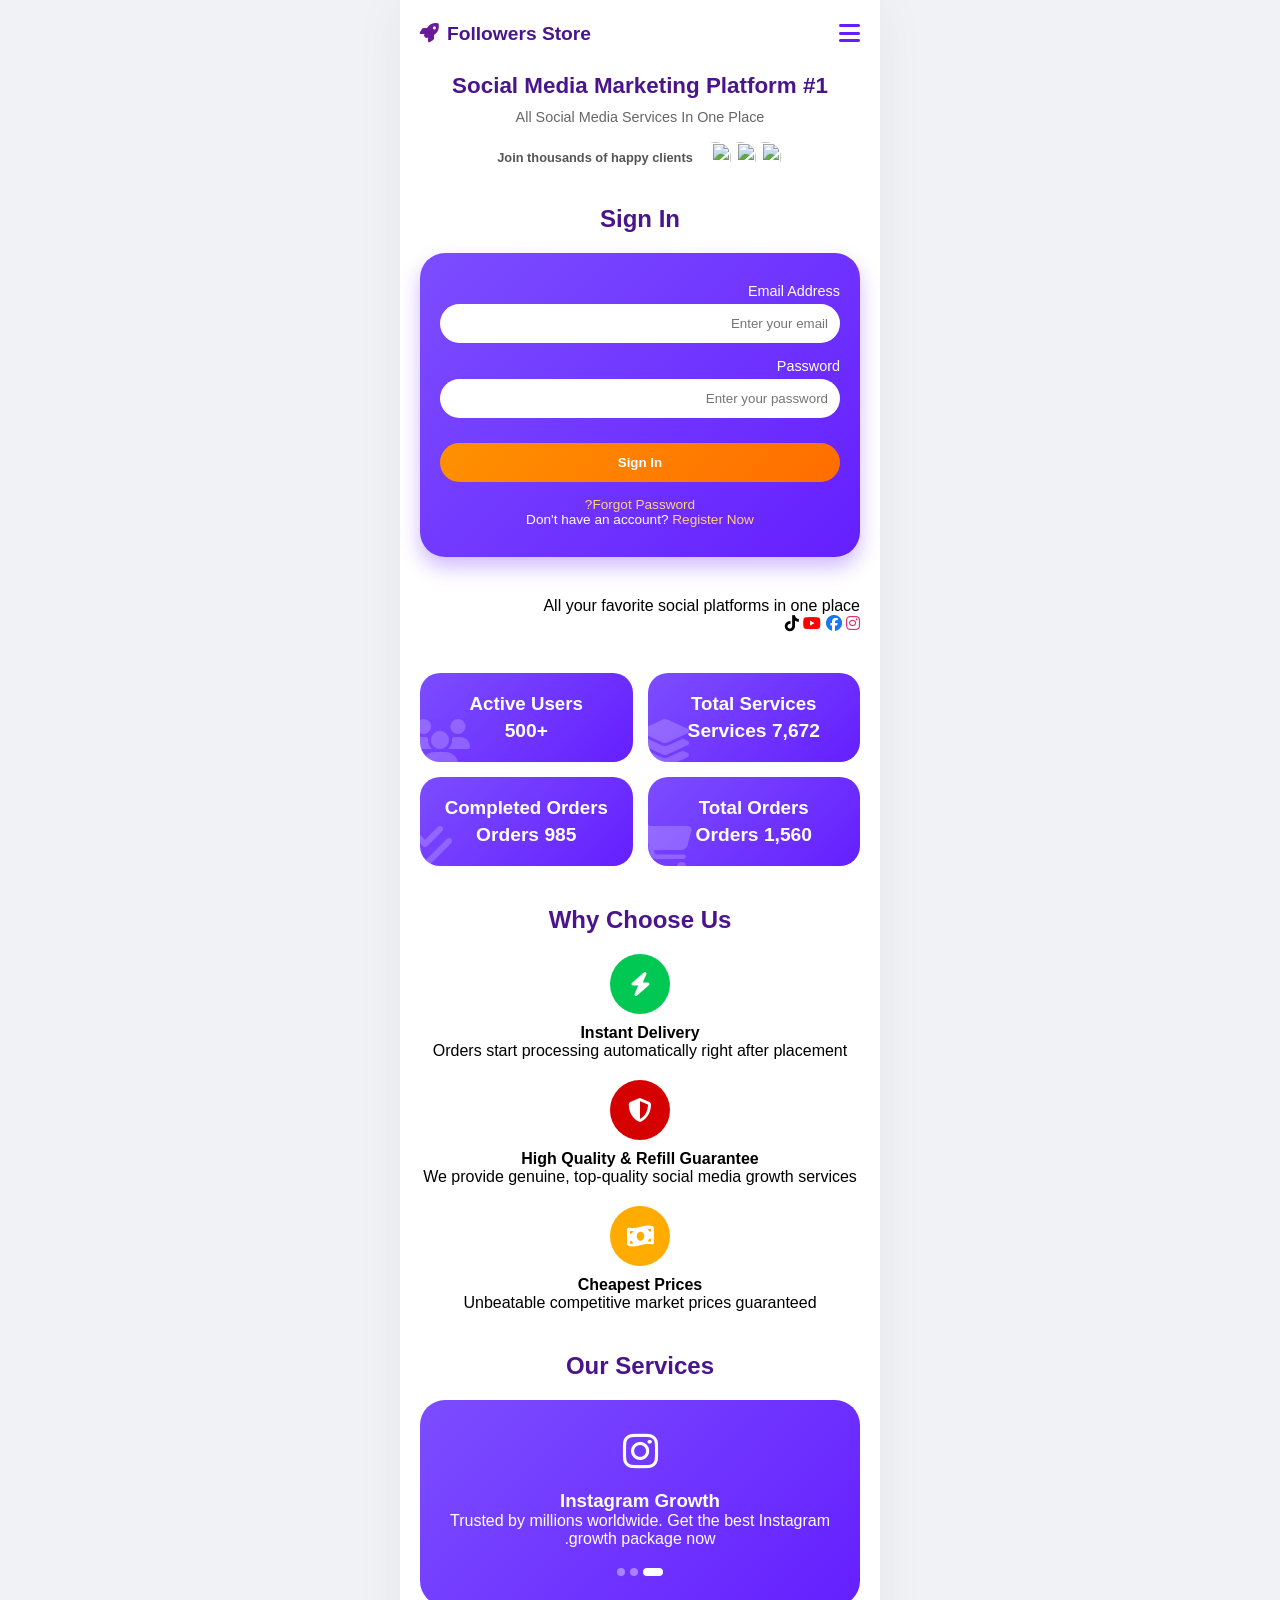
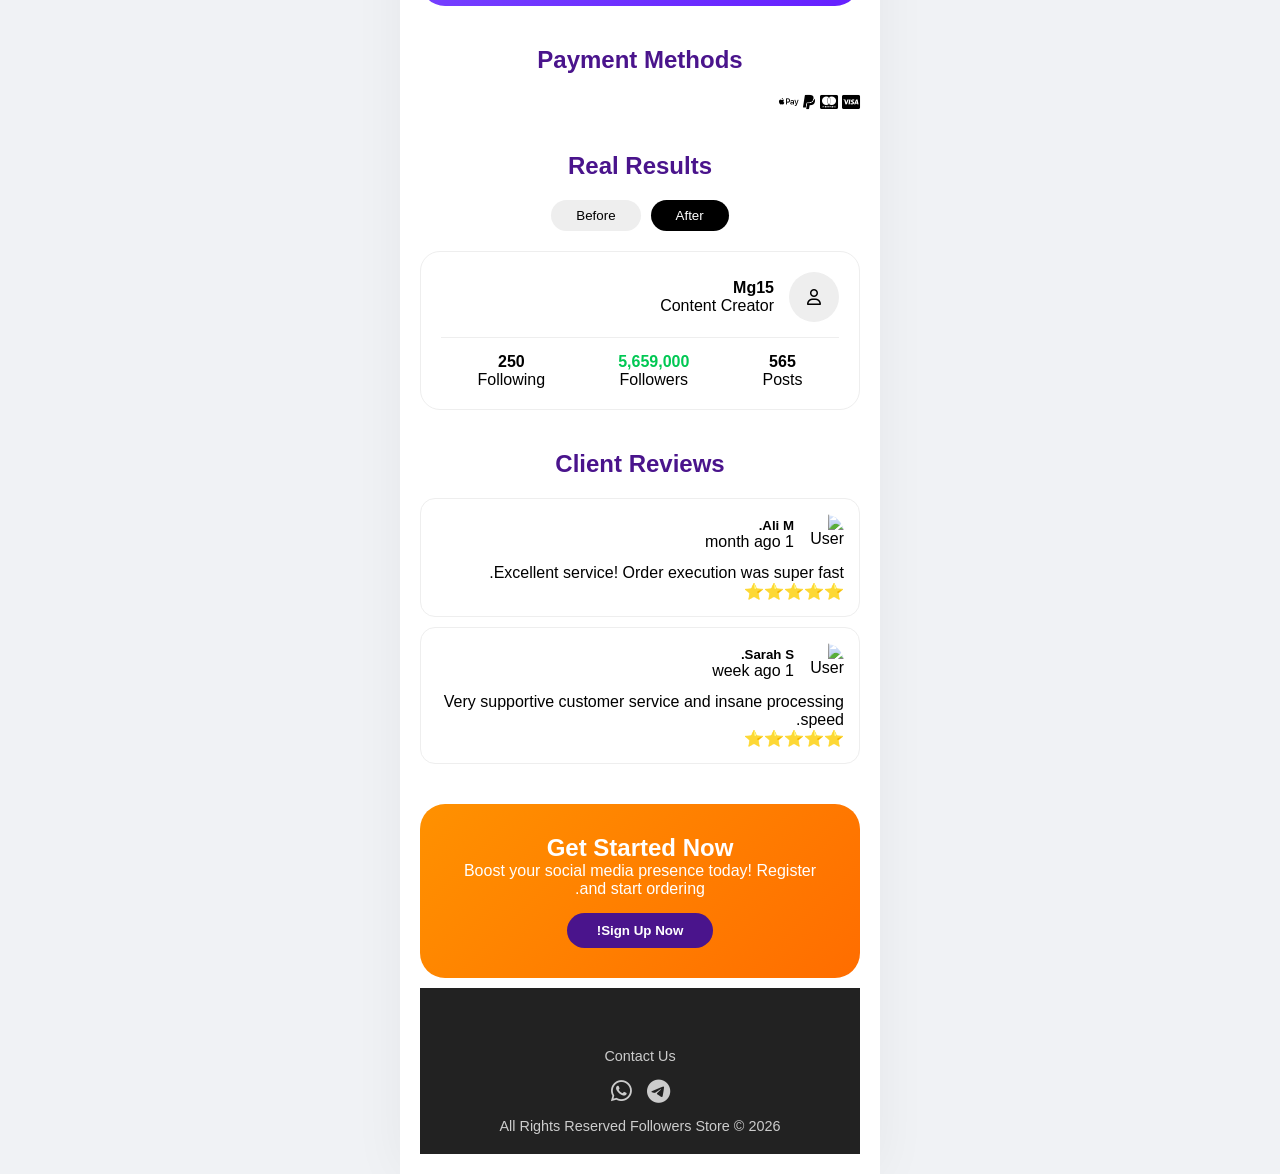
==== commit 7870fa71: "Update index.html" ====
--- a/index.html
+++ b/index.html
@@ -1,223 +1,223 @@
-<!DOCTYPE html>
-<html lang="ar" dir="rtl">
-<head>
-    <meta charset="UTF-8">
-    <meta name="viewport" content="width=device-width, initial-scale=1.0">
-    <title>Followers Store</title>
-    <link rel="preconnect" href="https://fonts.googleapis.com">
-    <link rel="preconnect" href="https://fonts.gstatic.com" crossorigin>
-    <link href="https://fonts.googleapis.com/css2?family=Cairo:wght@400;500;600;700;800;900&display=swap" rel="stylesheet">
-    <link rel="stylesheet" href="https://cdnjs.cloudflare.com/ajax/libs/font-awesome/6.4.0/css/all.min.css">
-    <link rel="stylesheet" href="css/style.css">
-</head>
-<body>
-
-    <div class="container">
-        <header>
-            <nav class="top-nav">
-                <div class="menu-icon" id="menuBtn">
-                    <i class="fa-solid fa-bars"></i>
-                </div>
-                <div class="logo">
-                    <span>Followers Store</span>
-                    <i class="fa-solid fa-rocket" style="color: #6a1b9a;"></i>
-                </div>
-            </nav>
-
-            <div class="mobile-menu" id="mobileMenu">
-                <ul>
-                    <li><a href="#">تسجيل الدخول</a></li>
-                    <li><a href="sing_up.html">انشاء الحساب</a></li>
-                    <li><a href="add_fundes.html">الرصيد</a></li>
-                    <li><a href="service_page.html">الخدمات</a></li>
-                    <li><a href="blog.html">المدونة</a></li>
-                    <li><a href="terms.html">شروط الاستخدام</a></li>
-                    <li><a href="notifications.html">الاشعارات</a></li>
-                    <li><a href="support.html">الدعم الفني</a></li>
-                    <li><a href="privacy.html">سياسة الخصوصية</a></li>
-                    <li><a href="profile.html" class="logout">ادارة الحساب</a></li>
-                </ul>
-            </div>
-            
-            <div class="hero-content">
-                <h1>المنصة رقم 1 عربياً لخدمات التسويق الإلكتروني</h1>
-                <p class="subtitle">جميع خدمات التواصل الاجتماعي في مكان واحد</p>
-                <div class="trust-avatars">
-                    <img src="https://ui-avatars.com/api/?name=A+A&background=random" class="avatar">
-                    <img src="https://ui-avatars.com/api/?name=B+B&background=random" class="avatar">
-                    <img src="https://ui-avatars.com/api/?name=C+C&background=random" class="avatar">
-                    <span class="trust-text">انضم لآلاف العملاء</span>
-                </div>
-            </div>
-        </header>
-
-        <section class="login-section fade-in">
-            <h2 class="section-header">تسجيل الدخول</h2>
-            <div class="login-card">
-                <form action="#">
-                    <div class="input-group">
-                        <label>البريد الإلكتروني</label>
-                        <input type="email" placeholder="ادخل بريدك الإلكتروني" required>
-                    </div>
-                    <div class="input-group">
-                        <label>كلمة المرور</label>
-                        <input type="password" placeholder="ادخل كلمة المرور" required>
-                    </div>
-                    <button type="submit" class="btn-primary">تسجيل الدخول</button>
-                    <div class="form-footer">
-                        <a href="reset_password.html">نسيت كلمة السر؟</a>
-                        <p>ليس لديك حساب؟ <a href="sing_up.html">سجل الآن</a></p>
-                    </div>
-                </form>
-            </div>
-        </section>
-
-        <section class="social-strip fade-in">
-            <p>كل تسويقك المفضل في مكان واحد</p>
-            <div class="social-icons">
-                <i class="fa-brands fa-instagram" style="color: #E1306C;"></i>
-                <i class="fa-brands fa-facebook" style="color: #1877F2;"></i>
-                <i class="fa-brands fa-youtube" style="color: #FF0000;"></i>
-                <i class="fa-brands fa-tiktok" style="color: #000000;"></i>
-            </div>
-        </section>
-
-        <section class="stats-section fade-in">
-            <div class="stats-grid">
-                <div class="stat-card">
-                    <h3>اجمالي الخدمات</h3>
-                    <p class="number">7672 خدمة</p>
-                    <div class="stat-icon"><i class="fa-solid fa-layer-group"></i></div>
-                </div>
-                <div class="stat-card">
-                    <h3>عدد المستخدمين</h3>
-                    <p class="number">+500</p>
-                    <div class="stat-icon"><i class="fa-solid fa-users"></i></div>
-                </div>
-                <div class="stat-card">
-                    <h3>اجمالي الطلبات</h3>
-                    <p class="number">1560 طلب</p>
-                    <div class="stat-icon"><i class="fa-solid fa-cart-shopping"></i></div>
-                </div>
-                <div class="stat-card">
-                    <h3>طلبات مكتملة</h3>
-                    <p class="number">985 طلب</p>
-                    <div class="stat-icon"><i class="fa-solid fa-check-double"></i></div>
-                </div>
-            </div>
-        </section>
-
-        <section class="features-section fade-in">
-            <h2 class="section-title">ما يميزنا</h2>
-            <div class="features-row">
-                <div class="feature-item">
-                    <div class="icon-circle green"><i class="fa-solid fa-bolt"></i></div>
-                    <h4>بدء تنفيذ فوري</h4>
-                    <p>بمجرد الطلب يبدأ التنفيذ بأسرع وقت</p>
-                </div>
-                <div class="feature-item">
-                    <div class="icon-circle red"><i class="fa-solid fa-shield-halved"></i></div>
-                    <h4>جودة وضمان مضمونة</h4>
-                    <p>نوفر خدمات حقيقية وبجودة عالية</p>
-                </div>
-                <div class="feature-item">
-                    <div class="icon-circle yellow"><i class="fa-solid fa-money-bill-wave"></i></div>
-                    <h4>أسعار تنافسية</h4>
-                    <p>أرخص أسعار في السوق حالياً</p>
-                </div>
-            </div>
-        </section>
-
-        <section class="services-section fade-in">
-            <h2 class="section-title">خدماتنا</h2>
-            <div class="service-card">
-                <div class="service-icon"><i class="fa-brands fa-instagram"></i></div>
-                <h3>خدمات Instagram</h3>
-                <p>لقد نال انستقرام ثقة الملايين.. احصل على الخدمة الأنسب لك الآن.</p>
-                <div class="slider-dots">
-                    <span class="dot active"></span><span class="dot"></span><span class="dot"></span>
-                </div>
-            </div>
-        </section>
-
-        <section class="payment-section fade-in">
-            <h2 class="section-title">طرق الدفع</h2>
-            <div class="payment-logos">
-                <i class="fa-brands fa-cc-visa"></i>
-                <i class="fa-brands fa-cc-mastercard"></i>
-                <i class="fa-brands fa-paypal"></i>
-                <i class="fa-brands fa-apple-pay"></i>
-            </div>
-        </section>
-
-        <section class="results-section fade-in">
-            <h2 class="section-title">النتائج</h2>
-            <div class="toggle-switch">
-                <button class="toggle-btn active" id="btn-after">بعد</button>
-                <button class="toggle-btn" id="btn-before">قبل</button>
-            </div>
-            <div class="result-card">
-                <div class="profile-header">
-                    <div class="profile-pic"><i class="fa-regular fa-user"></i></div>
-                    <div class="profile-info">
-                        <h4>Mg15</h4>
-                        <p>منشئ محتوى</p>
-                    </div>
-                </div>
-                <div class="profile-stats">
-                    <div class="stat-box">
-                        <span class="count" id="posts-count">565</span>
-                        <span class="label">منشور</span>
-                    </div>
-                    <div class="stat-box highlight">
-                        <span class="count" id="followers-count">5,659,00</span>
-                        <span class="label">متابع</span>
-                    </div>
-                    <div class="stat-box">
-                        <span class="count">250</span>
-                        <span class="label">يتابع</span>
-                    </div>
-                </div>
-            </div>
-        </section>
-
-        <section class="reviews-section fade-in">
-            <h2 class="section-title">اراء العملاء</h2>
-            <div class="review-card">
-                <div class="review-header">
-                    <img src="https://ui-avatars.com/api/?name=Ali+M&background=random" alt="User">
-                    <div class="user-details"><h5>علي م.</h5><span>منذ شهر</span></div>
-                </div>
-                <p>الخدمة ممتازة جداً التنفيذ كان سريع.</p>
-                <div class="stars">⭐⭐⭐⭐⭐</div>
-            </div>
-            <div class="review-card" style="margin-top:10px;">
-                <div class="review-header">
-                    <img src="https://ui-avatars.com/api/?name=S+S&background=random" alt="User">
-                    <div class="user-details"><h5>سارة س.</h5><span>منذ اسبوع</span></div>
-                </div>
-                <p>دعم فني محترم جداً وسرعة خيالية.</p>
-                <div class="stars">⭐⭐⭐⭐⭐</div>
-            </div>
-        </section>
-
-        <section class="cta-section fade-in">
-            <div class="cta-card">
-                <h2>ابدأ الان</h2>
-                <p>جهز حسابك للانطلاق! سجل الآن وابدأ.</p>
-                <button class="btn-cta">سجل الان !</button>
-            </div>
-        </section>
-        
-        <footer>
-            <p>تواصل معنا</p>
-            <div class="social-links">
-                <i class="fa-brands fa-telegram"></i>
-                <i class="fa-brands fa-whatsapp"></i>
-            </div>
-            <p class="copyright">جميع الحقوق محفوظة Followers Store © 2026</p>
-        </footer>
-
-    </div> <script src="js/main.js"></script>
-</body>
-</html>+<!DOCTYPE html>
+<html lang="en" dir="ltr">
+<head>
+    <meta charset="UTF-8">
+    <meta name="viewport" content="width=device-width, initial-scale=1.0">
+    <title>Followers Store - SMM Panel</title>
+    <link rel="preconnect" href="https://fonts.googleapis.com">
+    <link rel="preconnect" href="https://fonts.gstatic.com" crossorigin>
+    <link href="https://fonts.googleapis.com/css2?family=Poppins:wght@400;500;600;700;800;900&display=swap" rel="stylesheet">
+    <link rel="stylesheet" href="https://cdnjs.cloudflare.com/ajax/libs/font-awesome/6.4.0/css/all.min.css">
+    <link rel="stylesheet" href="css/style.css">
+</head>
+<body>
+
+    <div class="container">
+        <header>
+            <nav class="top-nav">
+                <div class="menu-icon" id="menuBtn">
+                    <i class="fa-solid fa-bars"></i>
+                </div>
+                <div class="logo">
+                    <span>Followers Store</span>
+                    <i class="fa-solid fa-rocket" style="color: #6a1b9a;"></i>
+                </div>
+            </nav>
+
+            <div class="mobile-menu" id="mobileMenu">
+                <ul>
+                    <li><a href="#">Login</a></li>
+                    <li><a href="sing_up.html">Register</a></li>
+                    <li><a href="add_fundes.html">Add Funds</a></li>
+                    <li><a href="service_page.html">Services</a></li>
+                    <li><a href="blog.html">Blog</a></li>
+                    <li><a href="terms.html">Terms of Service</a></li>
+                    <li><a href="notifications.html">Notifications</a></li>
+                    <li><a href="support.html">Support</a></li>
+                    <li><a href="privacy.html">Privacy Policy</a></li>
+                    <li><a href="profile.html" class="logout">Account Settings</a></li>
+                </ul>
+            </div>
+            
+            <div class="hero-content">
+                <h1>#1 Social Media Marketing Platform</h1>
+                <p class="subtitle">All Social Media Services In One Place</p>
+                <div class="trust-avatars">
+                    <img src="https://ui-avatars.com/api/?name=A+A&background=random" class="avatar">
+                    <img src="https://ui-avatars.com/api/?name=B+B&background=random" class="avatar">
+                    <img src="https://ui-avatars.com/api/?name=C+C&background=random" class="avatar">
+                    <span class="trust-text">Join thousands of happy clients</span>
+                </div>
+            </div>
+        </header>
+
+        <section class="login-section fade-in">
+            <h2 class="section-header">Sign In</h2>
+            <div class="login-card">
+                <form action="#">
+                    <div class="input-group">
+                        <label>Email Address</label>
+                        <input type="email" placeholder="Enter your email" required>
+                    </div>
+                    <div class="input-group">
+                        <label>Password</label>
+                        <input type="password" placeholder="Enter your password" required>
+                    </div>
+                    <button type="submit" class="btn-primary">Sign In</button>
+                    <div class="form-footer">
+                        <a href="reset_password.html">Forgot Password?</a>
+                        <p>Don't have an account? <a href="sing_up.html">Register Now</a></p>
+                    </div>
+                </form>
+            </div>
+        </section>
+
+        <section class="social-strip fade-in">
+            <p>All your favorite social platforms in one place</p>
+            <div class="social-icons">
+                <i class="fa-brands fa-instagram" style="color: #E1306C;"></i>
+                <i class="fa-brands fa-facebook" style="color: #1877F2;"></i>
+                <i class="fa-brands fa-youtube" style="color: #FF0000;"></i>
+                <i class="fa-brands fa-tiktok" style="color: #000000;"></i>
+            </div>
+        </section>
+
+        <section class="stats-section fade-in">
+            <div class="stats-grid">
+                <div class="stat-card">
+                    <h3>Total Services</h3>
+                    <p class="number">7,672 Services</p>
+                    <div class="stat-icon"><i class="fa-solid fa-layer-group"></i></div>
+                </div>
+                <div class="stat-card">
+                    <h3>Active Users</h3>
+                    <p class="number">+500</p>
+                    <div class="stat-icon"><i class="fa-solid fa-users"></i></div>
+                </div>
+                <div class="stat-card">
+                    <h3>Total Orders</h3>
+                    <p class="number">1,560 Orders</p>
+                    <div class="stat-icon"><i class="fa-solid fa-cart-shopping"></i></div>
+                </div>
+                <div class="stat-card">
+                    <h3>Completed Orders</h3>
+                    <p class="number">985 Orders</p>
+                    <div class="stat-icon"><i class="fa-solid fa-check-double"></i></div>
+                </div>
+            </div>
+        </section>
+
+        <section class="features-section fade-in">
+            <h2 class="section-title">Why Choose Us</h2>
+            <div class="features-row">
+                <div class="feature-item">
+                    <div class="icon-circle green"><i class="fa-solid fa-bolt"></i></div>
+                    <h4>Instant Delivery</h4>
+                    <p>Orders start processing automatically right after placement</p>
+                </div>
+                <div class="feature-item">
+                    <div class="icon-circle red"><i class="fa-solid fa-shield-halved"></i></div>
+                    <h4>High Quality & Refill Guarantee</h4>
+                    <p>We provide genuine, top-quality social media growth services</p>
+                </div>
+                <div class="feature-item">
+                    <div class="icon-circle yellow"><i class="fa-solid fa-money-bill-wave"></i></div>
+                    <h4>Cheapest Prices</h4>
+                    <p>Unbeatable competitive market prices guaranteed</p>
+                </div>
+            </div>
+        </section>
+
+        <section class="services-section fade-in">
+            <h2 class="section-title">Our Services</h2>
+            <div class="service-card">
+                <div class="service-icon"><i class="fa-brands fa-instagram"></i></div>
+                <h3>Instagram Growth</h3>
+                <p>Trusted by millions worldwide. Get the best Instagram growth package now.</p>
+                <div class="slider-dots">
+                    <span class="dot active"></span><span class="dot"></span><span class="dot"></span>
+                </div>
+            </div>
+        </section>
+
+        <section class="payment-section fade-in">
+            <h2 class="section-title">Payment Methods</h2>
+            <div class="payment-logos">
+                <i class="fa-brands fa-cc-visa"></i>
+                <i class="fa-brands fa-cc-mastercard"></i>
+                <i class="fa-brands fa-paypal"></i>
+                <i class="fa-brands fa-apple-pay"></i>
+            </div>
+        </section>
+
+        <section class="results-section fade-in">
+            <h2 class="section-title">Real Results</h2>
+            <div class="toggle-switch">
+                <button class="toggle-btn active" id="btn-after">After</button>
+                <button class="toggle-btn" id="btn-before">Before</button>
+            </div>
+            <div class="result-card">
+                <div class="profile-header">
+                    <div class="profile-pic"><i class="fa-regular fa-user"></i></div>
+                    <div class="profile-info">
+                        <h4>Mg15</h4>
+                        <p>Content Creator</p>
+                    </div>
+                </div>
+                <div class="profile-stats">
+                    <div class="stat-box">
+                        <span class="count" id="posts-count">565</span>
+                        <span class="label">Posts</span>
+                    </div>
+                    <div class="stat-box highlight">
+                        <span class="count" id="followers-count">5,659,000</span>
+                        <span class="label">Followers</span>
+                    </div>
+                    <div class="stat-box">
+                        <span class="count">250</span>
+                        <span class="label">Following</span>
+                    </div>
+                </div>
+            </div>
+        </section>
+
+        <section class="reviews-section fade-in">
+            <h2 class="section-title">Client Reviews</h2>
+            <div class="review-card">
+                <div class="review-header">
+                    <img src="https://ui-avatars.com/api/?name=Ali+M&background=random" alt="User">
+                    <div class="user-details"><h5>Ali M.</h5><span>1 month ago</span></div>
+                </div>
+                <p>Excellent service! Order execution was super fast.</p>
+                <div class="stars">⭐⭐⭐⭐⭐</div>
+            </div>
+            <div class="review-card" style="margin-top:10px;">
+                <div class="review-header">
+                    <img src="https://ui-avatars.com/api/?name=S+S&background=random" alt="User">
+                    <div class="user-details"><h5>Sarah S.</h5><span>1 week ago</span></div>
+                </div>
+                <p>Very supportive customer service and insane processing speed.</p>
+                <div class="stars">⭐⭐⭐⭐⭐</div>
+            </div>
+        </section>
+
+        <section class="cta-section fade-in">
+            <div class="cta-card">
+                <h2>Get Started Now</h2>
+                <p>Boost your social media presence today! Register and start ordering.</p>
+                <button class="btn-cta">Sign Up Now!</button>
+            </div>
+        </section>
+        
+        <footer>
+            <p>Contact Us</p>
+            <div class="social-links">
+                <i class="fa-brands fa-telegram"></i>
+                <i class="fa-brands fa-whatsapp"></i>
+            </div>
+            <p class="copyright">All Rights Reserved Followers Store © 2026</p>
+        </footer>
+
+    </div> <script src="js/main.js"></script>
+</body>
+</html>
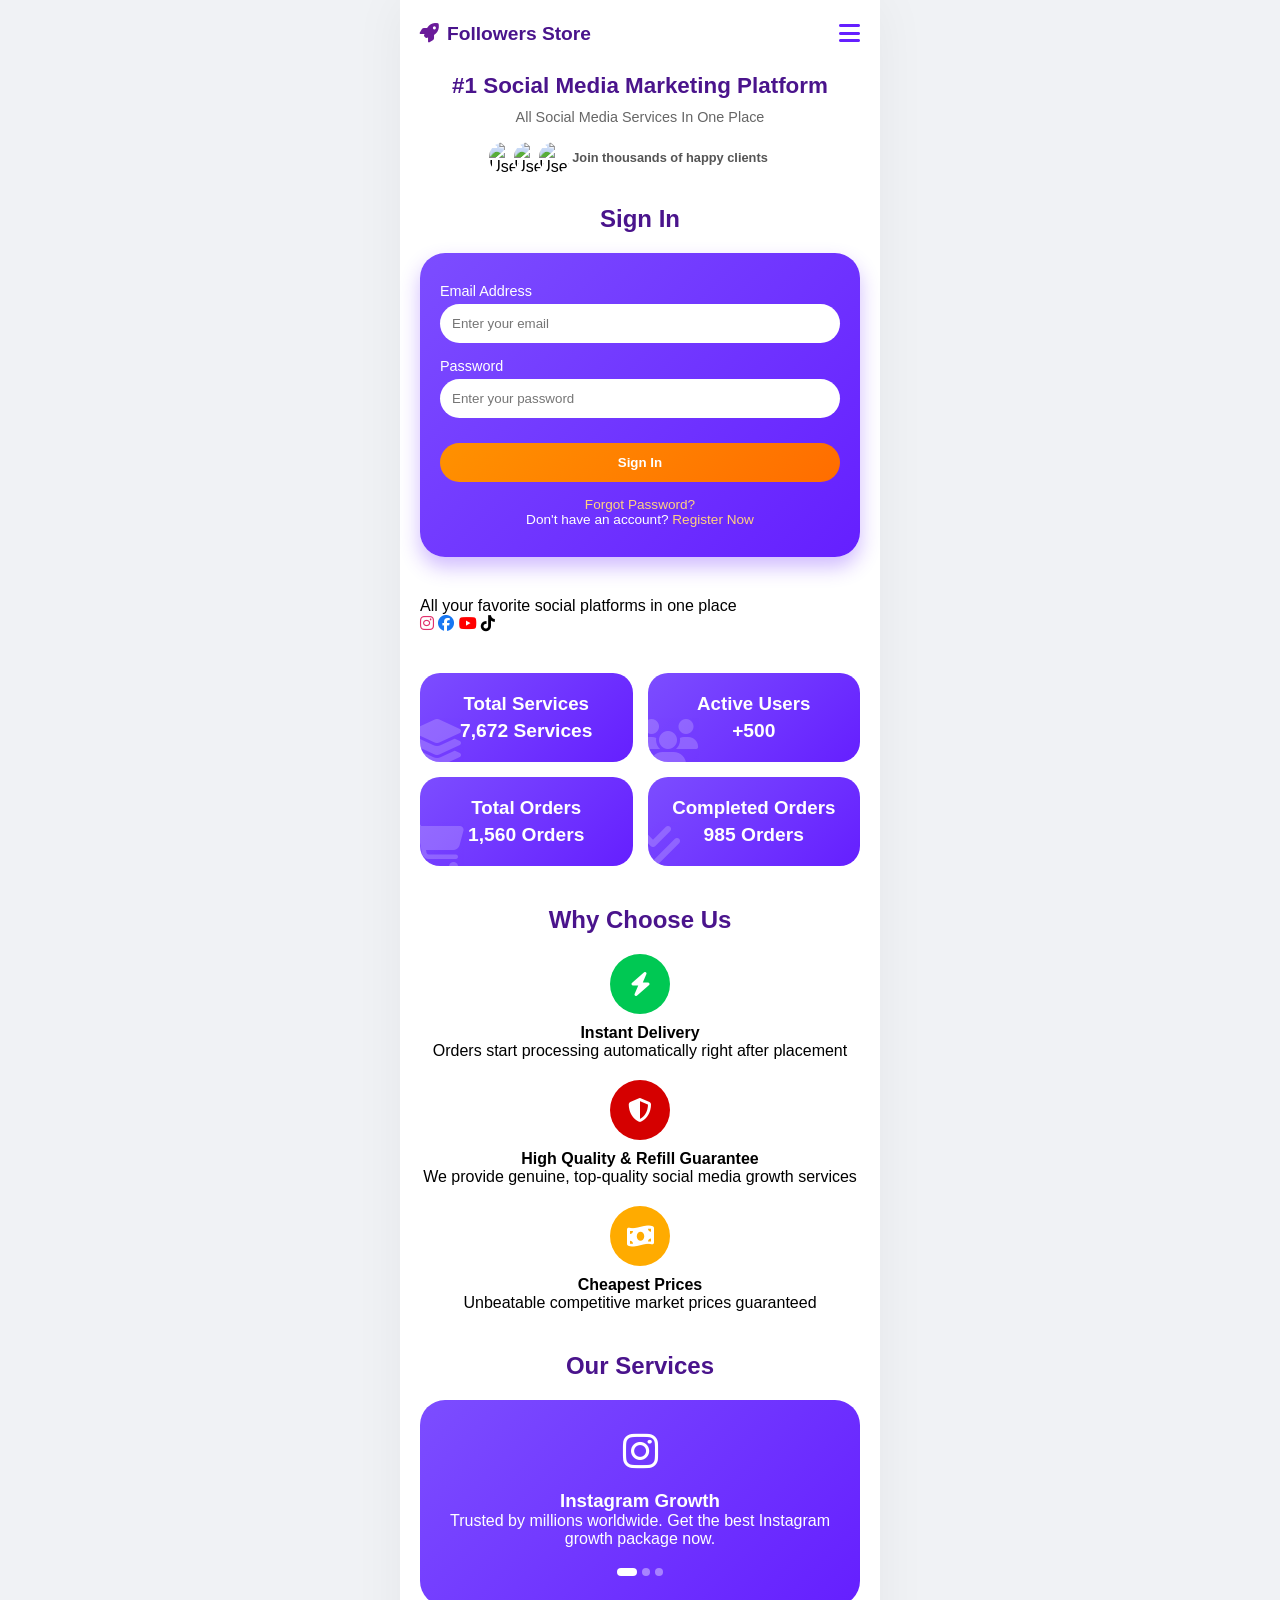
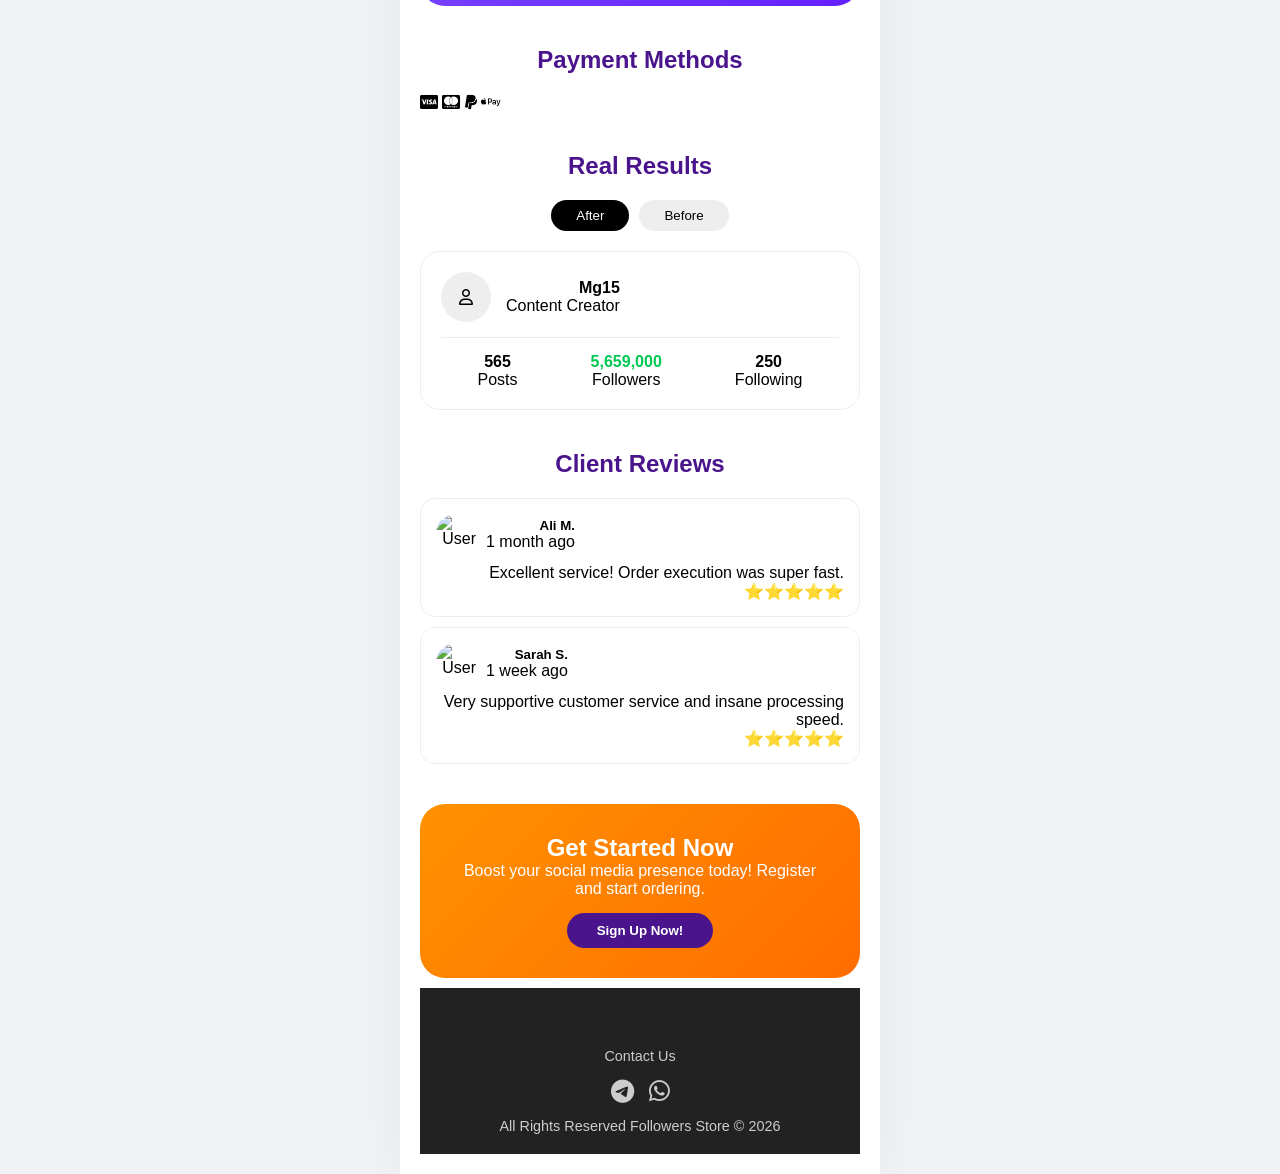
==== commit 7eca5e14: "Update index.html" ====
--- a/index.html
+++ b/index.html
@@ -9,18 +9,32 @@
     <link href="https://fonts.googleapis.com/css2?family=Poppins:wght@400;500;600;700;800;900&display=swap" rel="stylesheet">
     <link rel="stylesheet" href="https://cdnjs.cloudflare.com/ajax/libs/font-awesome/6.4.0/css/all.min.css">
     <link rel="stylesheet" href="css/style.css">
+    <style>
+        body {
+            direction: ltr !important;
+            text-align: left !important;
+            font-family: 'Poppins', sans-serif;
+        }
+        .input-group label, .input-group input {
+            text-align: left !important;
+        }
+        .form-footer {
+            text-align: center;
+            direction: ltr !important;
+        }
+    </style>
 </head>
 <body>
 
     <div class="container">
         <header>
             <nav class="top-nav">
+                <div class="logo">
+                    <i class="fa-solid fa-rocket" style="color: #6a1b9a;"></i>
+                    <span>Followers Store</span>
+                </div>
                 <div class="menu-icon" id="menuBtn">
                     <i class="fa-solid fa-bars"></i>
-                </div>
-                <div class="logo">
-                    <span>Followers Store</span>
-                    <i class="fa-solid fa-rocket" style="color: #6a1b9a;"></i>
                 </div>
             </nav>
 
@@ -43,9 +57,9 @@
                 <h1>#1 Social Media Marketing Platform</h1>
                 <p class="subtitle">All Social Media Services In One Place</p>
                 <div class="trust-avatars">
-                    <img src="https://ui-avatars.com/api/?name=A+A&background=random" class="avatar">
-                    <img src="https://ui-avatars.com/api/?name=B+B&background=random" class="avatar">
-                    <img src="https://ui-avatars.com/api/?name=C+C&background=random" class="avatar">
+                    <img src="https://ui-avatars.com/api/?name=A+A&background=random" class="avatar" alt="User Avatar">
+                    <img src="https://ui-avatars.com/api/?name=B+B&background=random" class="avatar" alt="User Avatar">
+                    <img src="https://ui-avatars.com/api/?name=C+C&background=random" class="avatar" alt="User Avatar">
                     <span class="trust-text">Join thousands of happy clients</span>
                 </div>
             </div>
@@ -65,7 +79,7 @@
                     </div>
                     <button type="submit" class="btn-primary">Sign In</button>
                     <div class="form-footer">
-                        <a href="reset_password.html">Forgot Password?</a>
+                        <p><a href="reset_password.html">Forgot Password?</a></p>
                         <p>Don't have an account? <a href="sing_up.html">Register Now</a></p>
                     </div>
                 </form>
@@ -218,6 +232,7 @@
             <p class="copyright">All Rights Reserved Followers Store © 2026</p>
         </footer>
 
-    </div> <script src="js/main.js"></script>
+    </div> 
+    <script src="js/main.js"></script>
 </body>
 </html>
